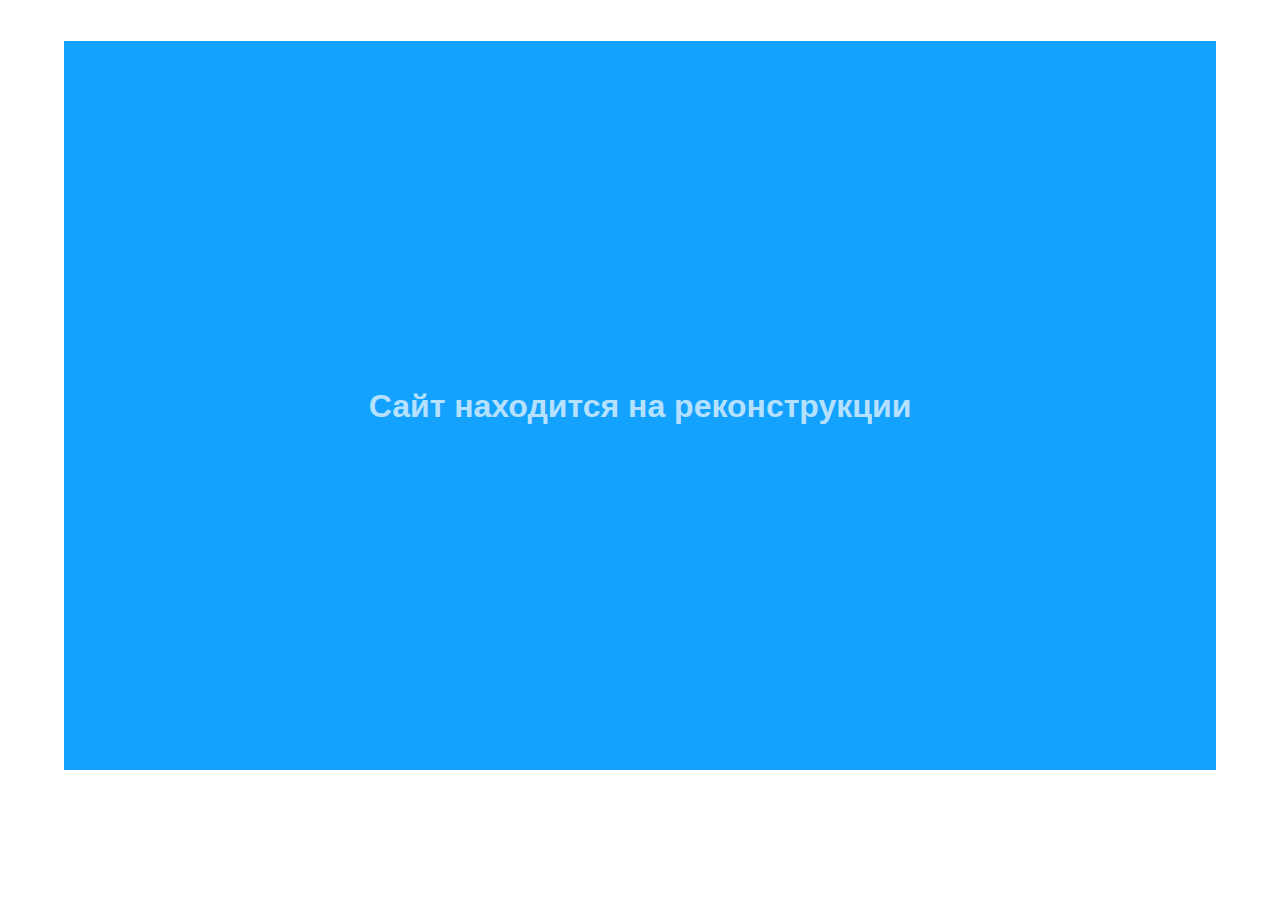
==== index.html @ 86a8c82b "under-constraction" ====
<!DOCTYPE html>
<html class=" js cssanimations"><head>
<meta http-equiv="content-type" content="text/html; charset=UTF-8">
	<meta charset="utf-8">
	<meta name="viewport" content="width=device-width, initial-scale=1.0">
	<link rel="stylesheet" type="text/css" media="all" href="style.css">
	<link rel="stylesheet" type="text/css" media="all" href="ani-red.css">
	<title>Сайт находится на реконструкции</title>
	<script type="text/javascript" src="modernizr.js"></script>
</head>
<body>
	<div class="container">
		<div class="ani">
			<div class="a1"><span><b></b></span></div>
			<div class="a2"><span><b></b></span></div>
			<div class="a3"><span><b></b></span></div>
			<div class="a4"><span><b></b></span></div>
			<div class="a5"><span><b></b></span></div>
			<div class="a6"><span><b></b></span></div>
			<div class="a7"><span><b></b></span></div>
			<div class="a8"><span><b></b></span></div>
			<div class="a9"><span><b></b></span></div>
			<div class="a10"><span><b></b></span></div>
		</div>
		<div role="main" class="home">
			<div>
			  <h2>Сайт находится на реконструкции</h2>								
			</div>
		</div>

	</div>



</body></html>
---- style.css ----
/*
colors
red: #e51837; rgb(229,24,55)
gray: #808080;
*/

/************Reset**************/
* { 
	-moz-box-sizing: border-box; 
	-webkit-box-sizing: border-box; 
	box-sizing: border-box; 
}
html, body, div, object, iframe, fieldset { 
	margin: 0; 
	padding: 0; 
	border: 0;
} 
ol, ul { 
	list-style: none;
	margin: 0;
	padding: 0;
} 
table { 
	border-collapse: collapse; 
	border-spacing: 0; 
}
header, footer, nav, section, article, hgroup, figure {
	display: block;	
}
legend {
	display: none;
}
/************End Reset**************/

/************Global**************/
body {
	background: #fff;
	color: #000;
	font: 100%/1.4 "HelveticaNeue", "Helvetica", "Arial", sans-serif;
	padding: 0;
	-webkit-text-size-adjust: none;
}
a {
	color: #808080;
	text-decoration: none;
}
a:hover, a:focus {
	color: #e51837;
}
p {
	margin: 0 0 1em;
}
img, object, video {
	max-width: 100%;
	border: 0;
}
a img {
	border: 0;
	outline: 0;
}
h1 {
	font-size: 3em;
	line-height: 1;
	letter-spacing: -0.02em;
	margin-bottom: 0.2em;
}
h2 {
	font-size: 2em;
	line-height: 1.1;
	margin-bottom: 0.2em;
}
h3 {
	font-weight: normal;
	line-height: 1.1;
	padding-bottom: 0.4em;
	border-bottom: 1px solid #ccc;
}
h1 a, h2 a, h3 a {
	display: block;
	color: #000;
}
h1 a:hover, h2 a:hover, h3 a:hover {
	color: #ffff00;
}
blockquote {
	border-left: 0.5em solid #ddd;
	padding-left: 1em;
	margin-left: 1em;
}
small {
	color: #e51837;
}

input, textarea {
	border: 1px solid #000;
}

input[type=search] {
	-webkit-appearance: none;
	border-radius: 0;
}
::-webkit-input-placeholder {
	color: #808080;
}
:-moz-placeholder {  
    color: #808080;
}
/************End Global**************/

/************Classes**************/
.inactive {
	color: #ddd;
}
/************End Classes**************/

/************Structure**************/
.container {
	max-width: 70em;
	margin: 0 auto;
	padding: 0 1em;
	overflow: hidden;
}
div[role=main] {
	padding-bottom: 1em;
}

/*Footer*/
footer[role=contentinfo] {
	color: #fff;
	background: #000;
	margin: 0 -1em;
	position: relative;
	z-index: 2;
}
footer[role=contentinfo] > div {
	max-width: 70em;
	padding: 0 1em;
	margin: 0 auto;
	overflow: hidden;
}
footer[role=contentinfo] p {
	margin: 0;
}
footer[role=contentinfo] .nav li a {
	display: block;
	border-bottom: 1px solid #808080;
	padding: 1em;
	margin: 0 -1em;
}
footer[role=contentinfo] a {
	display: inline-block;
	padding: 0.5em 0;
}
footer[role=contentinfo] a.nav-home {
	color: #fff;
}
footer[role=contentinfo] .f-rga {
	padding: 0.6em 0;
}
footer[role=contentinfo] img {
	max-width: 4.4em;
	display: inline-block;
	margin-bottom: -0.22em;
}
/*End Footer*/

/*Grid*/
.grid {
	margin: 0 -1em;
	overflow: hidden;
}
.grid:target {
	-webkit-animation: fadeout 5s 1 ease-out;
    -moz-animation: fadeout 5s 1 ease-out; 
    -o-animation: fadeout 5s 1 ease-out;
    animation: fadeout 5s 1 ease-out; 
}
.grid > h2 {
	margin-left: 0.45em;
}
.grid > section {
	padding: 1em 1em 0.5em;
}
.grid > section:target {
	-webkit-animation: fadeout 5s 1 ease-out;
    -moz-animation: fadeout 5s 1 ease-out; 
    -o-animation: fadeout 5s 1 ease-out;
    animation: fadeout 5s 1 ease-out; 
}
.grid ul {
	overflow: hidden;
}
.grid ul li {
	margin-bottom: 0.3em;
}
.featured:after {
	content: "*";
	color: #e51837;
}

/*Fluid*/
.fluid {
	display: block;
	margin: 0 auto;
	max-width: 40em;
}

/*Homepage*/
.home h1 {
	margin-bottom: 0.2em;
}
.intro {
	font-size: 1.8em;
	line-height: 1.2;
	margin: 0 auto;
}
.intro a:hover ,.intro a:focus {
	color: #000;
	border-bottom-color: #000;
}

.ani {
	position: relative;
	height: 15em;
	margin: 1em 0 0;
	width: 100%;
	z-index: 0;
}
.ani div {
	width: 100%;
}
.ani div b {
	display: block;
	position: absolute;
	top: 5%;
	right: 5%;
	bottom: 5%;
	left: 5%;
	background: rgba(0,153,255,0.22);     /* !!!  Основной цвет анимированного фона */
	/* background: rgba(229,24,55,0.22); */
}

/* Button Stlyes */
.block-btn {
	color: #fff;
	background: #000;
	display: inline-block;
	margin: 1.5em 0;
	font-size: 110%;
	padding: 1em;
}
.block-btn:hover, .block-btn:focus {
	color: #fff;
	background: #e51837;
}

/*Patterns*/
.mod {
	padding: 1em;
}
.pattern {
	background: #f7f7f7;
	border-bottom: 1px solid #808080;
	margin-bottom: 1em;
	overflow: hidden;
}
.pattern-description h1 {
	font-size: 3.4em;
	margin-bottom: 0.5em;
}
.pattern-description {
	max-width: 40em;
	margin: 0 auto;
}
.pattern-description ul, .pattern-description ol {
	margin-bottom: 2em;
}
.pattern-description li {
	margin-bottom: 1em;
}


/*Blog*/
/*Blog Header*/
.blog .container {
	max-width: 62em;
}
.blog header[role=banner] {
	overflow: hidden;
	margin-bottom: 2em;
	padding: 2em 0 1em;
	border-bottom: 1px solid #000;
}
.blog-logo {
	font-weight: normal;
	font-size: 1.2em;
	margin: 0 0 1em;
}
.blog-logo img {
	width: 3.3em;
}
.blog-logo a {
	color: #000;
}
.search-form {
	width: 100%;
	margin-bottom: 1em;
}
.search-field {
	width: 100%;
	padding: 0.5em 0;
	border: 0;
	border-bottom: 1px solid #808080;
	outline: none;
}
.search-field:focus {
	background: #e51837;
	color: #fff;
}
.search-field:focus::-webkit-input-placeholder {
   color: #fff;
}

.search-field:focus :-moz-placeholder {  
   color: #fff; 
}

.blog .nav {
	clear: both;
}
.blog .nav a {
	display: block;
	font-weight: bold;
	color: #000;
}
.blog .nav a:hover {
	color: #e51837;
}

/*Posts*/
.posts ol > li {
	padding-bottom: 1em;
	border-bottom: 1px solid #ccc;
	margin-bottom: 1em;
	overflow: hidden;
} 
.posts h2 {
	font-size: 1.4em;
	margin: 0.28em 0 0.1em;
	font-weight: normal;
}
.posts h2 a {
	color: #000;
}
.posts h2 a:hover, .posts h2 a:focus {
	color: #e51837;
}
.permalink {
	display: block;
	font-size: 0.8em;
	margin-bottom: 1.2em;
}
.post-body a {
	border-bottom: 1px solid #ccc;
}
.posts blockquote {
	margin: 0 0 1em;
	color: #666;
	border-left: 0.25em solid #ccc;
	padding-left: 1em;
}
.tags {
	float: left;
}
.tags li {
	display: inline-block;
	font-size: 0.8em;
	margin-right: 0.5em;
}

.posts ol > li .tags a, .permalink {
	color: #ccc;
	-webkit-transition: color 0.3s ease-out;  
     -moz-transition: color 0.3s ease-out;  
      -ms-transition: color 0.3s ease-out;  
       -o-transition: color 0.3s ease-out;  
          transition: color 0.3s ease-out;
}
.posts ol > li:hover .tags a, .posts ol > li:hover .permalink {
	color: #808080;
}
.blog-nav {
	text-align: center;
	overflow: hidden;
	padding: 1em 0;
}
.posts .blog-nav a {
	border: 0;
}
.nav-next {
	float: right;
}
.nav-prev {
	float: left;
}

/* Sidebar */
.sidebar {
	font-size: 0.8em;
	padding-bottom: 1.4em;
}
.sidebar div {
	margin-bottom: 2em;
}
.sidebar h3 {
	font-weight: bold;
	font-size: 0.9em;
	line-height: 1;
	border-bottom: 1px solid #000;
}
.sidebar a {
	color: #808080;
}
.sidebar a:hover, .sidebar a:focus {
	color: #e51837;
}
.social-links {
	overflow: hidden;
}
.social-links li {
	float: left;
	margin-right: 1.2em;
}
.social-links li a {
	display: block;
	height: 17px;
	width: 16px;
	text-indent: -99999em;
	background: url(images/sprite_social.png) no-repeat;
}
.social-links li a.s-fb {
	background-position: -0px -76px;
}
.social-links li a.s-fb:hover {
	background-position: -16px -76px;
}
.social-links li a.s-twitter {
	background-position: -0px -37px;
}
.social-links li a.s-twitter:hover {
	background-position: -16px -37px;
}
.social-links li a.s-linkedin {
	background-position: -0px -113px;
}
.social-links li a.s-linkedin:hover {
	background-position: -16px -113px;
}
.social-links li a.s-rss {
	background-position: -0px -0px;
}
.social-links li a.s-rss:hover {
	background-position: -16px -0px;
}



.top {
	clear: both;
	display: block;
	padding: 1em 0;
}
.top:before {
	content: '▲';
}


/* Wufoo Form */
.wufoo-form {
	margin: 2em 0;
}

/******Media Queries*******/

/* Medium Screens*/
@media all and (min-width: 35em) {
	.blog-logo {
		float: left;
		font-size: 2em;
		margin: 0 0 1em;
	}
	.blog-logo img {
		width: auto;
	}
}
@media all and (min-width:40em) {
	h1 {
		font-size: 5.6em;
	}
	.container {
		padding-bottom: 4em;
	}
	footer[role=contentinfo] {
		position: fixed;
		bottom: 0;
		left: 0;
		width: 100%;
		margin: 0;
	}
	footer[role=contentinfo] .nav {
		float: left;
	}
	footer[role=contentinfo] .nav li {
		display: inline-block;
		margin-right: 0.8em;
	}
	footer[role=contentinfo] .nav li a {
		border: 0;
	}
	footer[role=contentinfo] .f-rga {
		float: right;
	}
	.grid ul li {
		width: 50%;
		float: left;
	}
	.grid ul li:nth-child(odd) {
		padding-right: 1em;
		clear: left;
	}
	.ani {
		position: absolute;
		top: 0;
		right: 0;
		bottom: 4em;
		left: 0;
		width: 100%;
		height: 90%;
		margin: 0;
		z-index: 0;
	}
	.home {
		position: absolute;
		top: 0;
		right: 0;
		bottom: 5em;
		left: 0;
		z-index: 1;
		width: 100%;
		height: 90%;
		display: table;
		text-align: center;
		color: #fff;
		color: rgba(255,255,255,0.7);
	}
	.home > div {
		display: table-cell;
		vertical-align: middle;
	}
	.home .intro a {
		color: #fff;
		color: rgba(255,255,255,0.8);
		border-bottom: 1px solid rgba(255,255,255,0.8);
	}
	.home .intro a:hover, .home .intro a:focus {
		color: #000;
		border-bottom-color: #000;
	}
	
	
	/*Blog*/
	
	.search-form {
		float: right;
		width: 30%;
		max-width: 16em;
		padding-left: 0.8em;
		margin-top: 0.4em;
	}
	
	.posts {
		float: left;
		width: 64%;
	}
	.sidebar {
		float: right;
		width: 30%;
		max-width: 21em;
		margin: 0 0 1em;
		padding-left: 0.8em;
	}
}


/* Large Screens */
@media all and (min-width: 54em) {
	h1 {
		font-size: 6.4em;
	}
	.grid > section {
		float: left;
		width: 33.3333333%;
	}
	.grid > section:nth-of-type(3n+1) {
		clear: left;
	}
	.grid ul li {
		width: auto;
		float: none;
	}
	.grid ul li:nth-child(odd) {
		padding-right: 0;
	}
}	


/* CSS Animations */
@-webkit-keyframes fadeout {
  0%   { background: #fff; }
  10%   { background: #eee; }
  100% { background: #fff; }
}
@-moz-keyframes fadeout {
  0%   { background: #fff; }
  10%   { background: #eee; }
  100% { background: #fff; }
}
@-o-keyframes fadeout {
  0%   { background: #fff; }
  10%   { background: #eee; }
  100% { background: #fff; }
}
@keyframes fadeout {
  0%   { background: #fff; }
  10%   { background: #eee; }
  100% { background: #fff; }
}

a.h1:link, a.h1:visited { 
	font-size: 3em;
	line-height: 1;
	letter-spacing: -0.02em;
	margin-bottom: 0.2em;
    color: #ffff00;
	text-decoration: underline; 
}
a.h1:hover { 
	font-size: 3em;
	line-height: 1;
	letter-spacing: -0.02em;
	margin-bottom: 0.2em;
    color: #ff0000;
    text-decoration: underline; 
}
---- ani-red.css ----
.ani div.a1 b {
  -webkit-animation: box-resize 10s infinite alternate both;
  -moz-animation: box-resize 10s infinite alternate both;
  -ms-animation: box-resize 10s infinite alternate both;
  -o-animation: box-resize 10s infinite alternate both;
  animation: box-resize 10s infinite alternate both;
}
.ani div.a2 b {
  -webkit-animation: box-resize2 10s infinite alternate both;
  -moz-animation: box-resize2 10s infinite alternate both;
  -ms-animation: box-resize2 10s infinite alternate both;
  -o-animation: box-resize2 10s infinite alternate both;
  animation: box-resize2 10s infinite alternate both;
}
.ani div.a3 b {
  -webkit-animation: box-resize3 10s infinite alternate both;
  -moz-animation: box-resize3 10s infinite alternate both;
  -ms-animation: box-resize3 10s infinite alternate both;
  -o-animation: box-resize3 10s infinite alternate both;
  animation: box-resize3 10s infinite alternate both;
}
.ani div.a4 b {
  -webkit-animation: box-resize4 10s infinite alternate both;
  -moz-animation: box-resize4 10s infinite alternate both;
  -ms-animation: box-resize4 10s infinite alternate both;
  -o-animation: box-resize4 10s infinite alternate both;
  animation: box-resize4 10s infinite alternate both;
}
.ani div.a5 b {
  -webkit-animation: box-resize5 10s infinite alternate both;
  -moz-animation: box-resize5 10s infinite alternate both;
  -ms-animation: box-resize5 10s infinite alternate both;
  -o-animation: box-resize5 10s infinite alternate both;
  animation: box-resize5 10s infinite alternate both;
}
.ani div.a6 b {
  -webkit-animation: box-resize6 10s infinite alternate both;
  -moz-animation: box-resize6 10s infinite alternate both;
  -ms-animation: box-resize6 10s infinite alternate both;
  -o-animation: box-resize6 10s infinite alternate both;
  animation: box-resize6 10s infinite alternate both;
}
.ani div.a7 b {
  -webkit-animation: box-resize7 10s infinite alternate both;
  -moz-animation: box-resize7 10s infinite alternate both;
  -ms-animation: box-resize7 10s infinite alternate both;
  -o-animation: box-resize7 10s infinite alternate both;
  animation: box-resize7 10s infinite alternate both;
}
.ani div.a8 b {
  -webkit-animation: box-resize8 10s infinite alternate both;
  -moz-animation: box-resize8 10s infinite alternate both;
  -ms-animation: box-resize8 10s infinite alternate both;
  -o-animation: box-resize8 10s infinite alternate both;
  animation: box-resize8 10s infinite alternate both;
}
.ani div.a9 b {
  -webkit-animation: box-resize9 10s infinite alternate both;
  -moz-animation: box-resize9 10s infinite alternate both;
  -ms-animation: box-resize9 10s infinite alternate both;
  -o-animation: box-resize9 10s infinite alternate both;
  animation: box-resize9 10s infinite alternate both;
}
.ani div.a10 b {
  -webkit-animation: box-resize10 10s infinite alternate both;
  -moz-animation: box-resize10 10s infinite alternate both;
  -ms-animation: box-resize10 10s infinite alternate both;
  -o-animation: box-resize10 10s infinite alternate both;
  animation: box-resize10 10s infinite alternate both;
}

/*Fluid Animation*/
@-webkit-keyframes box-resize {
  0% { transform: scale(.8); -webkit-transform: scale(.8); }
  50% { transform: scale(.6); -webkit-transform: scale(.6); }
  100% { transform: scale(.7); -webkit-transform: scale(.7); }
}
@-moz-keyframes box-resize {
  0% { transform: scale(.8); }
  50% { transform: scale(.6); }
  100% { transform: scale(.7); }
}
@-ms-keyframes box-resize {
  0% { transform: scale(.8); }
  50% { transform: scale(.6); }
  100% { transform: scale(.7); }
}
@-o-keyframes box-resize {
  0% { transform: scale(.8); }
  50% { transform: scale(.6); }
  100% { transform: scale(.7); }
}
@keyframes box-resize {
  0% { transform: scale(.8); }
  50% { transform: scale(.6); }
  100% { transform: scale(.7); }
}


@-webkit-keyframes box-resize2 {
  0% { transform: scale(.4, 1); -webkit-transform: scale(.4, 1); }
  50% { transform: scale(1, .4); -webkit-transform: scale(1, .4); }
  100% { transform: scale(1); -webkit-transform: scale(1); }
}
@-moz-keyframes box-resize2 {
  0% { transform: scale(.4, 1); }
  50% { transform: scale(1, .4); }
  100% { transform: scale(1); }
}
@-ms-keyframes box-resize2 {
  0% { transform: scale(.4, 1); }
  50% { transform: scale(1, .4); }
  100% { transform: scale(1); }
}
@-o-keyframes box-resize2 {
  0% { transform: scale(.4, 1); }
  50% { transform: scale(1, .4); }
  100% { transform: scale(1); }
}
@keyframes box-resize2 {
  0% { transform: scale(.4, 1); }
  50% { transform: scale(1, .4); }
  100% { transform: scale(1); }
}


@-webkit-keyframes box-resize3 {
  0% { transform: scale(.7, .9); -webkit-transform: scale(.7, .9); }
  50% { transform: scale(.2, .7); -webkit-transform: scale(.2, .7); }
  100% { transform: scale(.9, .88); -webkit-transform: scale(.9, .88); }
}
@-moz-keyframes box-resize3 {
  0% { transform: scale(.7, .9); }
  50% { transform: scale(.2, .7); }
  100% { transform: scale(.9, .88); }
}
@-ms-keyframes box-resize3 {
  0% { transform: scale(.7, .9); }
  50% { transform: scale(.2, .7); }
  100% { transform: scale(.9, .88); }
}
@-o-keyframes box-resize3 {
  0% { transform: scale(.7, .9); }
  50% { transform: scale(.2, .7); }
  100% { transform: scale(.9, .88); }
}
@keyframes box-resize3 {
  0% { transform: scale(.7, .9); }
  50% { transform: scale(.2, .7); }
  100% { transform: scale(.9, .88); }
}


@-webkit-keyframes box-resize4 {
  0% { transform: scale(.4, .48); -webkit-transform: scale(.4, .48); }
  50% { transform: scale(.3); -webkit-transform: scale(.3); }
  100% { transform: scale(.35, .85); -webkit-transform: scale(.35, .85); }
}
@-moz-keyframes box-resize4 {
  0% { transform: scale(.4, .48); }
  50% { transform: scale(.3); }
  100% { transform: scale(.35, .85); }
}
@-ms-keyframes box-resize4 {
  0% { transform: scale(.4, .48); }
  50% { transform: scale(.3); }
  100% { transform: scale(.35, .85); }
}
@-o-keyframes box-resize4 {
  0% { transform: scale(.4, .48); }
  50% { transform: scale(.3); }
  100% { transform: scale(.35, .85); }
}
@keyframes box-resize4 {
  0% { transform: scale(.4, .48); }
  50% { transform: scale(.3); }
  100% { transform: scale(.35, .85); }
}


@-webkit-keyframes box-resize5 {
  0% { transform: scale(.5, .2); -webkit-transform: scale(.5, .2); }
  50% { transform: scale(.22, .38); -webkit-transform: scale(.22, .38); }
  100% { transform: scale(.5); -webkit-transform: scale(.5); }
}
@-moz-keyframes box-resize5 {
  0% { transform: scale(.5, .2); }
  50% { transform: scale(.22, .38); }
  100% { transform: scale(.5); }
}
@-ms-keyframes box-resize5 {
  0% { transform: scale(.5, .2); }
  50% { transform: scale(.22, .38); }
  100% { transform: scale(.5); }
}
@-o-keyframes box-resize5 {
  0% { transform: scale(.5, .2); }
  50% { transform: scale(.22, .38); }
  100% { transform: scale(.5); }
}
@keyframes box-resize5 {
  0% { transform: scale(.5, .2); }
  50% { transform: scale(.22, .38); }
  100% { transform: scale(.5); }
}


@-webkit-keyframes box-resize6 {
  0% { transform: scale(.45, .4); -webkit-transform: scale(.45, .4); }
  50% { transform: scale(.4, .48); -webkit-transform: scale(.4, .48); }
  100% { transform: scale(.8, .95); -webkit-transform: scale(.8, .95); }
}
@-moz-keyframes box-resize6 {
  0% { transform: scale(.45, .4); }
  50% { transform: scale(.4, .48); }
  100% { transform: scale(.8, .95); }
}
@-ms-keyframes box-resize6 {
  0% { transform: scale(.45, .4); }
  50% { transform: scale(.4, .48); }
  100% { transform: scale(.8, .95); }
}
@-o-keyframes box-resize6 {
  0% { transform: scale(.45, .4); }
  50% { transform: scale(.4, .48); }
  100% { transform: scale(.8, .95); }
}
@keyframes box-resize6 {
  0% { transform: scale(.45, .4); }
  50% { transform: scale(.4, .48); }
  100% { transform: scale(.8, .95); }
}


@-webkit-keyframes box-resize7 {
  0% { transform: scale(.77, .57); -webkit-transform: scale(.77, .57); }
  50% { transform: scale(.87, .56); -webkit-transform: scale(.87, .56); }
  100% { transform: scale(.72, .55); -webkit-transform: scale(.72, .55); }
}
@-moz-keyframes box-resize7 {
  0% { transform: scale(.77, .57); }
  50% { transform: scale(.87, .56); }
  100% { transform: scale(.72, .55); }
}
@-ms-keyframes box-resize7 {
  0% { transform: scale(.77, .57); }
  50% { transform: scale(.87, .56); }
  100% { transform: scale(.72, .55); }
}
@-o-keyframes box-resize7 {
  0% { transform: scale(.77, .57); }
  50% { transform: scale(.87, .56); }
  100% { transform: scale(.72, .55); }
}
@keyframes box-resize7 {
  0% { transform: scale(.77, .57); }
  50% { transform: scale(.87, .56); }
  100% { transform: scale(.72, .55); }
}


@-webkit-keyframes box-resize8 {
  0% { transform: scale(.9, .52); -webkit-transform: scale(.9, .52); }
  50% { transform: scale(.7, .9); -webkit-transform: scale(.7, .9); }
  100% { transform: scale(.33, .44); -webkit-transform: scale(.33, .44); }
}
@-moz-keyframes box-resize8 {
  0% { transform: scale(.9, .52); }
  50% { transform: scale(.7, .9); }
  100% { transform: scale(.33, .44); }
}
@-ms-keyframes box-resize8 {
  0% { transform: scale(.9, .52); }
  50% { transform: scale(.7, .9); }
  100% { transform: scale(.33, .44); }
}
@-o-keyframes box-resize8 {
  0% { transform: scale(.9, .52); }
  50% { transform: scale(.7, .9); }
  100% { transform: scale(.33, .44); }
}
@keyframes box-resize8 {
  0% { transform: scale(.9, .52); }
  50% { transform: scale(.7, .9); }
  100% { transform: scale(.33, .44); }
}


@-webkit-keyframes box-resize9 {
  0% { transform: scale(.66, .33); -webkit-transform: scale(.66, .33); }
  50% { transform: scale(.4, .2); -webkit-transform: scale(.4, .2); }
  100% { transform: scale(.75, .67); -webkit-transform: scale(.75, .67); }
}
@-moz-keyframes box-resize9 {
  0% { transform: scale(.66, .33); }
  50% { transform: scale(.4, .2); }
  100% { transform: scale(.75, .67); }
}
@-ms-keyframes box-resize9 {
  0% { transform: scale(.66, .33); }
  50% { transform: scale(.4, .2); }
  100% { transform: scale(.75, .67); }
}
@-o-keyframes box-resize9 {
  0% { transform: scale(.66, .33); }
  50% { transform: scale(.4, .2); }
  100% { transform: scale(.75, .67); }
}
@keyframes box-resize9 {
  0% { transform: scale(.66, .33); }
  50% { transform: scale(.4, .2); }
  100% { transform: scale(.75, .67); }
}


@-webkit-keyframes box-resize10 {
  0% { transform: scale(.8, .4); -webkit-transform: scale(.8, .4); }
  50% { transform: scale(.93, .66); -webkit-transform: scale(.93, .66); }
  100% { transform: scale(.45, .77); -webkit-transform: scale(.45, .77); }
}
@-moz-keyframes box-resize10 {
  0% { transform: scale(.8, .4); }
  50% { transform: scale(.93, .66); }
  100% { transform: scale(.45, .77); }
}
@-ms-keyframes box-resize10 {
  0% { transform: scale(.8, .4); }
  50% { transform: scale(.93, .66); }
  100% { transform: scale(.45, .77); }
}
@-o-keyframes box-resize10 {
  0% { transform: scale(.8, .4); }
  50% { transform: scale(.93, .66); }
  100% { transform: scale(.45, .77); }
}
@keyframes box-resize10 {
  0% { transform: scale(.8, .4); }
  50% { transform: scale(.93, .66); }
  100% { transform: scale(.45, .77); }
}

/*End Animations*/
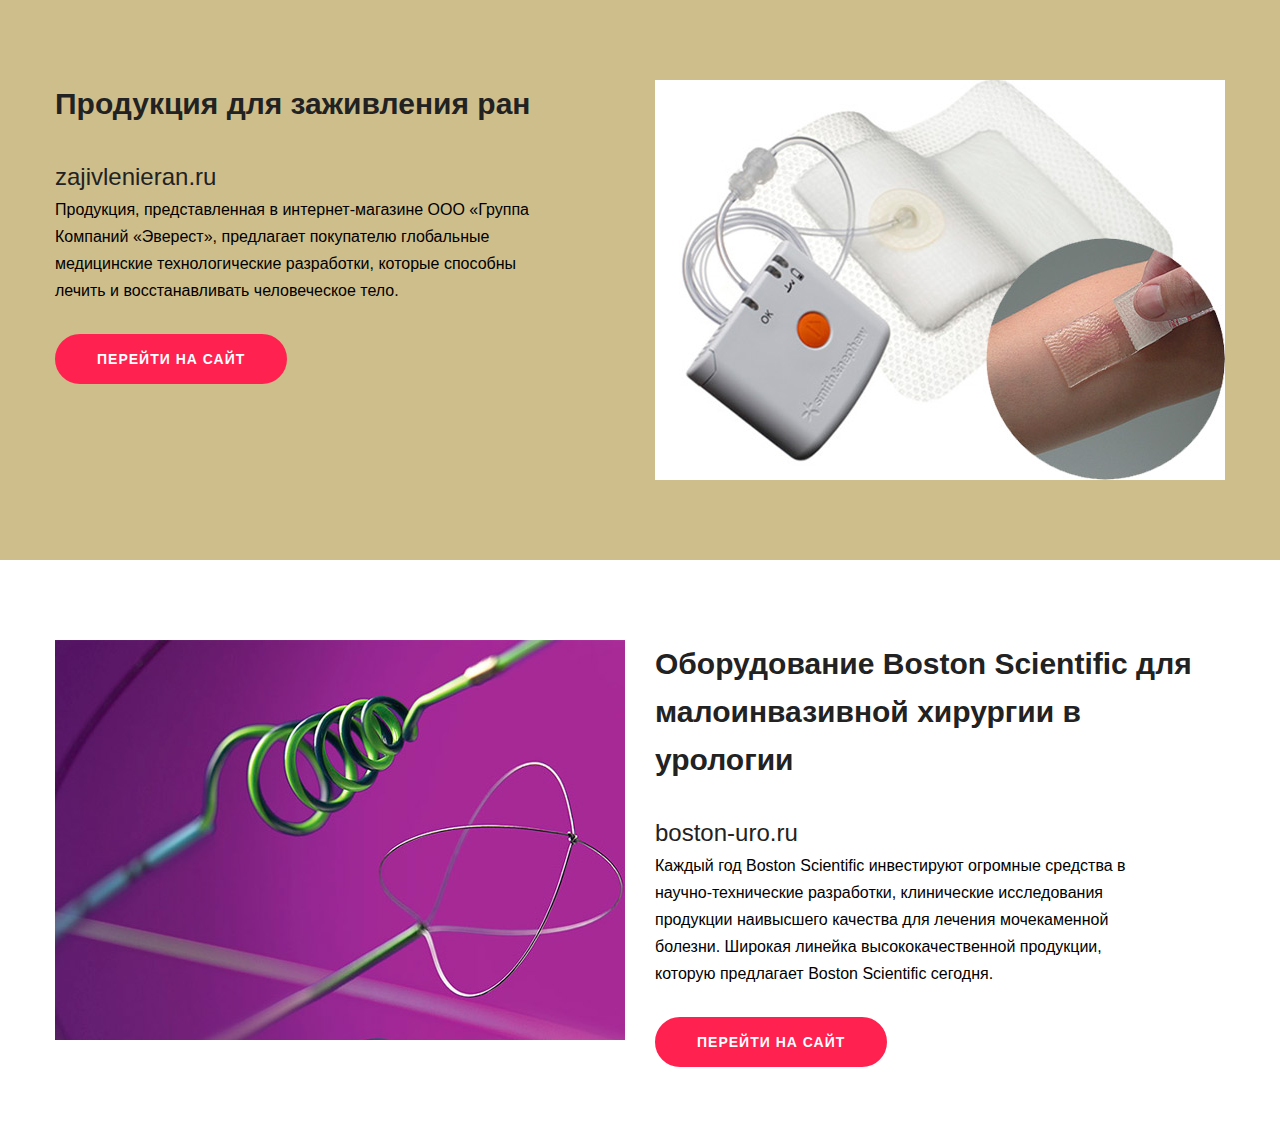
==== commit f023fe86: "zajivlenie and boston-uro on one page" ====
--- a/index.html
+++ b/index.html
@@ -1,35 +1,91 @@
 <!DOCTYPE html>
-<html class=" js cssanimations"><head>
-<meta http-equiv="content-type" content="text/html; charset=UTF-8">
-	<meta charset="utf-8">
-	<meta name="viewport" content="width=device-width, initial-scale=1.0">
-	<link rel="stylesheet" type="text/css" media="all" href="style.css">
-	<link rel="stylesheet" type="text/css" media="all" href="ani-red.css">
-	<title>Сайт находится на реконструкции</title>
-	<script type="text/javascript" src="modernizr.js"></script>
+<html>
+<head>
+<meta charset="utf-8">
+<title>ООО «Группа Компаний «Эверест»</title>
+
+<!-- Stylesheets -->
+<link href="css/bootstrap.css" rel="stylesheet">
+<link href="plugins/revolution/css/layers.css" rel="stylesheet">
+<link href="css/style.css" rel="stylesheet">
+<link href="css/responsive.css" rel="stylesheet">
+
+<!--Favicon-->
+<link rel="shortcut icon" href="images/favicon.ico" type="image/x-icon">
+<link rel="icon" href="images/favicon.ico" type="image/x-icon">
+<!-- Responsive -->
+<meta http-equiv="X-UA-Compatible" content="IE=edge">
+<meta name="viewport" content="width=device-width, initial-scale=1.0, maximum-scale=1.0, user-scalable=0">
+<!--[if lt IE 9]><script src="../../../https@cdnjs.cloudflare.com/ajax/libs/html5shiv/3.7.3/html5shiv.js"></script><![endif]-->
+<!--[if lt IE 9]><script src="js/respond.js"></script><![endif]-->
 </head>
+
 <body>
-	<div class="container">
-		<div class="ani">
-			<div class="a1"><span><b></b></span></div>
-			<div class="a2"><span><b></b></span></div>
-			<div class="a3"><span><b></b></span></div>
-			<div class="a4"><span><b></b></span></div>
-			<div class="a5"><span><b></b></span></div>
-			<div class="a6"><span><b></b></span></div>
-			<div class="a7"><span><b></b></span></div>
-			<div class="a8"><span><b></b></span></div>
-			<div class="a9"><span><b></b></span></div>
-			<div class="a10"><span><b></b></span></div>
-		</div>
-		<div role="main" class="home">
-			<div>
-			  <h2>Сайт находится на реконструкции</h2>								
-			</div>
-		</div>
+<div class="page-wrapper">
+ 	
+    <!-- about us -->
+    <section class="about-us sp-two first">
+        <div class="container">
+            <div class="row">
+                <div class="col-lg-6">
+                    <div class="text-block-one">
+                        <h2>Продукция для заживления ран</h2>
+                        <a href="http://zajivlenieran.ru"><h4>zajivlenieran.ru</h4></a>
+                        <div class="text mb-30">
+                            Продукция, представленная в интернет-магазине ООО «Группа Компаний «Эверест», предлагает покупателю глобальные медицинские
+                            технологические разработки, которые способны лечить и восстанавливать человеческое тело.
+                        </div>
+                        <div class="link"><a href="http://zajivlenieran.ru" class="theme-btn btn-style-two">Перейти на сайт</a></div>
+                    </div>
+                </div>
+                <div class="col-lg-6">
+                    <div class="image mb-30">
+                        <img src="images/zajivlenie.jpg" alt="">
+                    </div>
+                </div>
+                    
+            </div>
+        </div>
+    </section>
 
-	</div>
+    <!-- boston-uro -->
+    <section class="about-us sp-two second">
+        <div class="container">
+            <div class="row">
+                <div class="col-lg-6">
+                    <div class="image mb-30">
+                        <img src="images/boston-uro.jpg" alt="">
+                    </div>
+                </div>
+                <div class="col-lg-6">
+                    <div class="text-block-one">
+                        <h2>Оборудование Boston Scientific для малоинвазивной хирургии в урологии</h2>
+                        <a href="http://boston-uro.ru"><h4>boston-uro.ru</h4></a>
+                        <div class="text mb-30">Каждый год Boston Scientific инвестируют огромные средства в научно-технические разработки,
+                            клинические исследования продукции наивысшего качества для лечения мочекаменной болезни.
+                            Широкая линейка высококачественной продукции, которую предлагает Boston Scientific сегодня.</div>
+                        <div class="link"><a href="http://boston-uro.ru" class="theme-btn btn-style-two">Перейти на сайт</a></div>
+                    </div>
+                </div>
+
+            </div>
+        </div>
+    </section>
+
+</div>
+<!--End pagewrapper-->
 
 
 
-</body></html>
+    
+
+<!-- jequery plugins -->
+
+<script src="js/jquery.js"></script>
+<script src="js/bootstrap.min.js"></script>
+
+<script src="js/script.js"></script>
+
+
+</body>
+</html>--- a/css/style.css
+++ b/css/style.css
@@ -0,0 +1,3744 @@
+/* Starting - Html Template */
+
+/************ TABLE OF CONTENTS ***************
+1. Fonts
+2. Main Slider
+3. Page Title
+4. Call To Action 
+5. Fact Counter
+6. Projects
+7. Contact Form
+8. Google Map
+9. Text & Image block
+10. Error page
+11. Comming soon
+12. Blog 
+13. Header
+14. Footer
+15. Services
+16. Shop
+17. Team
+18. Testimonial
+
+**********************************************/
+
+@import url('../../../../https@fonts.googleapis.com/css@family=Open+Sans_3A400,600,700_7CPoppins_3A400,400i,500,500i,600,600i,700,700i,800');
+/*font-family: 'Poppins', sans-serif;
+font-family: 'Open Sans', sans-serif;*/
+
+@import url('font-awesome.css');
+@import url('flaticon.css');
+@import url('plugin.css');
+@import url('bootstrap.css');
+@import url('global.css');
+@import url('element.css');
+@import url('header.css');
+/***
+
+====================================================================
+	Main Slider style
+====================================================================
+
+***/
+
+.main-slider {
+	position: relative;
+	z-index: 8;
+}
+
+.main-slider .tp-caption {
+	z-index: 5 !important;
+}
+
+.main-slider .tp-dottedoverlay {
+	background: rgba(7, 24, 55, 0.50) !important;
+}
+
+.main-slider .tparrows.gyges {
+	margin-top: -60px;
+	width: 60px;
+	height: 60px;
+	line-height: 60px;
+	background-color: rgba(255, 255, 255, 0.20);
+}
+
+.main-slider .tparrows.gyges:before {
+	line-height: 60px;
+}
+
+.main-slider .tparrows.gyges:hover {
+	background-color: #ff214f;
+}
+
+.main-slider h2 {
+	position: relative;
+	color: #ffffff;
+	font-size: 48px;
+	font-weight: 700;
+	line-height: 1.2em;
+	padding-bottom: 20px;
+	border-bottom: 1px solid rgba(255, 255, 255, 0.50);
+}
+
+.main-slider h2:before {
+	position: absolute;
+	content: '';
+	width: 70px;
+	height: 1px;
+	left: 0px;
+	bottom: -1px;
+	z-index: 10;
+	background-color: #ff214f;
+}
+
+.main-slider h2.dark-text {
+	position: relative;
+	color: #022222;
+}
+
+.main-slider h2.text-center:before {
+	left: 50%;
+	margin-left: -35px;
+}
+
+.main-slider .text {
+	position: relative;
+	font-size: 18px;
+	font-weight: 500;
+	color: #fff;
+	line-height: 1.7em;
+}
+
+.main-slider .text.dark-text {
+	color: #022222;
+	font-size: 16px;
+}
+
+.main-slider .dark-heading {
+	position: relative;
+	color: #022222;
+	font-size: 60px;
+	border: 0px;
+	padding: 0px;
+	line-height: 1.2em;
+}
+
+.main-slider .dark-heading:after {
+	display: none;
+}
+
+.main-slider .white-heading {
+	position: relative;
+	color: #fff;
+	border: 0px;
+	padding: 0px;
+	line-height: 1.2em;
+}
+
+.main-slider .white-heading:after {
+	display: none;
+}
+
+.main-slider h4 {
+	position: relative;
+	font-size: 36px;
+	font-weight: 400;
+	color: #ffffff;
+}
+
+.main-slider h1 {
+	position: relative;
+	font-size: 72px;
+	font-weight: 700;
+	color: #ffffff;
+	line-height: 1.2em;
+	text-transform: uppercase;
+}
+
+.slider-content {
+	position: relative;
+	padding: 35px 30px;
+	background-color: rgba(0, 0, 0, 0.60);
+}
+
+.slider-content h3 {
+	position: relative;
+	color: #ffffff;
+	font-size: 30px;
+	line-height: 1.4em;
+	font-weight: 700;
+	padding-bottom: 18px;
+	margin-bottom: 25px;
+	border-bottom: 1px solid rgba(255, 255, 255, 0.20);
+}
+
+.slider-content h3:after {
+	position: absolute;
+	content: '';
+	width: 70px;
+	height: 1px;
+	left: 0px;
+	bottom: -1px;
+	z-index: 10;
+	background-color: #ff214f;
+}
+
+.slider-content .content-text {
+	position: relative;
+	color: #ffffff;
+	font-size: 16px;
+	font-weight: 500;
+	margin-bottom: 25px;
+}
+
+.main-slider .tp-bannertimer,
+.main-slider .tp-bullets {
+	display: none !important;
+}
+
+/*** 
+
+====================================================================
+	Page Title Style
+====================================================================
+
+***/
+
+.page-title {
+	position: relative;
+	text-align: center;
+	height: 350px;
+	display: flex;
+	justify-content: center;
+	align-items: center;
+	background-size: cover;
+	background-repeat: no-repeat;
+	background-attachment: fixed;
+}
+
+.page-title:before {
+	position: absolute;
+	content: '';
+	background: rgba(0, 0, 0, 0.6);
+	width: 100%;
+	height: 100%;
+	left: 0;
+	top: 0;
+}
+
+.page-title h1 {
+	position: relative;
+	font-size: 48px;
+	font-weight: 700;
+	margin-top: 35px;
+	color: #fff;
+	line-height: 1.5em;
+	text-transform: capitalize;
+}
+
+.page-title .text {
+	position: relative;
+	color: #848484;
+	font-size: 16px;
+	font-weight: 400;
+	text-align: center;
+}
+
+.page-info {
+	position: relative;
+	color: #272727;
+	z-index: 9;
+}
+
+.page-info .flex-box-five {
+	display: flex;
+	justify-content: space-between;
+	flex-direction: row;
+	flex-wrap: wrap;
+	align-items: center;
+	border-bottom: 1px solid #eeeeee;
+}
+
+.page-info h2 {
+	font-size: 16px;
+	color: #272727;
+	line-height: 24px;
+	font-weight: 700;
+}
+
+.page-info .bread-crumb {
+	position: relative;
+	font-size: 14px;
+	padding: 18px 0px 17px;
+}
+
+.page-info .bread-crumb li {
+	position: relative;
+	display: inline-block;
+	font-size: 14px;
+	margin-right: 24px;
+	color: #ff214f;
+	font-weight: 400;
+	line-height: 24px;
+	text-transform: capitalize;
+	font-family: 'Poppins', sans-serif;
+}
+
+.page-info .bread-crumb li:last-child {
+	margin-right: 0px;
+}
+
+.page-info .bread-crumb li:after {
+	content: '\f105';
+	font-family: 'FontAwesome';
+	position: absolute;
+	right: -21px;
+	width: 10px;
+	line-height: 24px;
+	font-size: 16px;
+	color: #222222;
+}
+
+.page-info .bread-crumb li:last-child:after {
+	display: none;
+}
+
+.page-info .bread-crumb li a {
+	color: #1a1a1a;
+	transition: all 0.3s ease;
+	-moz-transition: all 0.3s ease;
+	-webkit-transition: all 0.3s ease;
+	-ms-transition: all 0.3s ease;
+	-o-transition: all 0.3s ease;
+}
+
+.page-info .bread-crumb li a:hover {
+	color: #ff214f;
+}
+
+.page-info .share-link a i {
+	margin-left: 7px;
+	color: #ff214f;
+	margin-right: 7px;
+	font-size: 14px;
+}
+
+/*** 
+
+====================================================================
+	Call To Action Section
+====================================================================
+
+***/
+
+.call-to-action-one {
+	position: relative;
+	background-size: cover;
+	background-repeat: no-repeat;
+	background-attachment: fixed;
+}
+
+.call-to-action-one:before {
+	position: absolute;
+	content: '';
+	left: 0px;
+	top: 0px;
+	width: 100%;
+	height: 100%;
+	background-color: rgba(0, 0, 0, 0.60);
+}
+
+.call-to-action-one h2 {
+	position: relative;
+	color: #ffffff;
+	font-size: 42px;
+	line-height: 70px;
+	font-weight: 700;
+	text-transform: capitalize;
+}
+
+.call-to-action-one .text {
+	font-size: 18px;
+	color: #ffffff;
+	position: relative;
+	margin: 17px 0;
+	line-height: 32px;
+}
+
+.call-to-action-one .theme-btn {
+	margin-top: 30px;
+	color: #fff;
+	border-color: #fff;
+}
+
+.call-to-action-one .theme-btn:hover {
+	color: #ff214f;
+	background-color: #ffffff;
+}
+
+/* call to action two */
+
+.call-to-action-two {
+	background: #ff214f;
+	padding: 30px 0;
+}
+
+.call-to-action-two .inner-box {
+	position: relative;
+	display: flex;
+	flex-wrap: wrap;
+	justify-content: space-between;
+	align-items: center;
+}
+
+.call-to-action-two h3 {
+	color: #fff;
+	font-size: 20px;
+	margin: 10px 0;
+}
+
+.call-to-action-two .theme-btn {
+	margin: 10px 0;
+}
+
+.call-to-action-two .theme-btn:hover {
+	background: #222;
+	border-color: #222;
+}
+
+/*
+------------------------------------------------
+  Fact Counter 
+------------------------------------------------
+*/
+
+.fact-counter {
+	position: relative;
+	overflow: hidden;
+	color: #ffffff;
+}
+
+.fact-counter:before {
+	content: '';
+	position: absolute;
+	left: 0px;
+	top: 0px;
+	width: 100%;
+	height: 100%;
+	background: rgba(0, 0, 0, 0);
+	opacity: 0.80;
+	z-index: 0;
+}
+
+.fact-counter .auto-container {
+	position: relative;
+	z-index: 1;
+}
+
+.fact-counter .column {
+	position: relative;
+	margin-bottom: 10px;
+	z-index: 5;
+}
+
+.fact-counter .item {
+	color: #222;
+	width: 100%;
+}
+
+.fact-counter .column .icon span {
+	position: relative;
+	top: 0px;
+	font-size: 50px;
+	position: absolute;
+	line-height: 70px;
+	top: -5px;
+	left: 0;
+	margin-bottom: 20px;
+	color: #ab7442;
+	transition: all 500ms ease;
+	-moz-transition: all 500ms ease;
+	-webkit-transition: all 500ms ease;
+	-ms-transition: all 500ms ease;
+	-o-transition: all 500ms ease;
+}
+
+.fact-counter .count-outer {
+	margin-top: 10px;
+	color: #ffffff;
+	position: relative;
+	font-size: 40px;
+	font-weight: 700;
+}
+
+.fact-counter .count-outer .count-text {
+	margin-bottom: 5px;
+	display: block;
+}
+
+.fact-counter .item .inner-box {
+	position: relative;
+	padding-left: 80px;
+}
+
+.fact-counter .item .inner-box .icon-box {
+	position: absolute;
+	left: 0;
+	top: 15px;
+}
+
+.fact-counter .item .inner-box .icon-box i {
+	color: #ff214f;
+}
+
+.fact-counter .item .inner-box .icon-box i:before {
+	margin: 0;
+	font-size: 54px;
+}
+
+.fact-counter .item .inner-box p {
+	font-weight: 700;
+	font-size: 18px;
+}
+
+/*** 
+
+====================================================================
+	Projects Style
+====================================================================
+
+***/
+
+.projects-block-one {
+	position: relative;
+	margin-bottom: 30px;
+	display: inline-block;
+	overflow: hidden;
+}
+
+.projects-block-one .inner-box {
+	text-align: center;
+	box-shadow: 0 0 3px rgba(0, 0, 0, 0.3);
+	overflow: hidden;
+	position: relative;
+}
+
+.projects-block-one .inner-box img {
+	width: 100%;
+	height: auto;
+}
+
+.projects-block-one .inner-box .box-content {
+	width: 100%;
+	height: 100%;
+	background: rgba(0, 0, 0, 0.6);
+	opacity: 0;
+	position: absolute;
+	top: 0;
+	left: 0;
+	transform: perspective(400px) rotateX(-90deg);
+	transform-origin: center top 0;
+	transition: all 0.5s ease 0s;
+}
+
+.projects-block-one .inner-box:hover .box-content {
+	opacity: 1;
+	transform: perspective(400px) rotateX(0deg);
+}
+
+.projects-block-one .inner-box .title {
+	display: inline-block;
+	padding: 5px 7px;
+	background: #ff214f;
+	font-size: 14px;
+	font-weight: 600;
+	color: #fff;
+	margin: 0;
+	position: absolute;
+	bottom: 20px;
+	left: 20px;
+	transition: all 900ms ease 0s;
+}
+
+.projects-block-one .inner-box:hover .title {
+	bottom: -40px;
+}
+
+.projects-block-one .inner-box .icon {
+	list-style: none;
+	padding: 0;
+	margin: 0;
+	position: absolute;
+	top: 42%;
+	left: 0;
+	right: 0;
+}
+
+.projects-block-one .inner-box .icon li {
+	display: inline-block;
+}
+
+.projects-block-one .inner-box .icon li a {
+	display: block;
+	width: 50px;
+	height: 50px;
+	line-height: 50px;
+	border-radius: 50%;
+	background: #ffffff;
+	text-align: center;
+	font-size: 16px;
+	color: #ff214f;
+	margin-right: 7px;
+	transition: all 0.35s ease 0s;
+}
+
+.projects-block-one .inner-box .icon li a:hover {
+	background: #fff;
+	color: #000;
+}
+
+@media only screen and (max-width:990px) {
+	.projects-block-one .inner-box {
+		margin-bottom: 20px;
+	}
+}
+
+/* */
+
+/* projects block two */
+
+.projects-block-two {
+	position: relative;
+	margin-bottom: 30px;
+}
+
+.projects-block-two .inner-box {
+	position: relative;
+	display: block;
+	width: 100%;
+	margin: 0px;
+	padding: 0px;
+	overflow: hidden;
+}
+
+.projects-block-two .image-box,
+.projects-block-two .image,
+.projects-block-two .image img {
+	position: relative;
+	display: block;
+	width: 100%;
+	margin: 0px;
+	padding: 0px;
+}
+
+.projects-block-two .overlay-box {
+	position: absolute;
+	left: 0px;
+	top: 0px;
+	width: 100%;
+	height: 100%;
+	border: 25px solid transparent;
+	color: #ffffff;
+	text-align: center;
+	opacity: 0;
+	-webkit-transform: translateY(-25px);
+	-ms-transform: translateY(-25px);
+	-o-transform: translateY(-25px);
+	-moz-transform: translateY(-25px);
+	transform: translateY(-25px);
+	transition: all 700ms ease;
+	-webkit-transition: all 700ms ease;
+	-ms-transition: all 700ms ease;
+	-o-transition: all 700ms ease;
+	-moz-transition: all 700ms ease;
+}
+
+.projects-block-two .inner-box:hover .overlay-box {
+	opacity: 1;
+	-webkit-transform: translateY(0px);
+	-ms-transform: translateY(0px);
+	-o-transform: translateY(0px);
+	-moz-transform: translateY(0px);
+	transform: translateY(0px);
+}
+
+.projects-block-two .overlay-inner {
+	position: absolute;
+	left: 0px;
+	top: 0px;
+	width: 100%;
+	height: 100%;
+	display: table;
+	padding: 15px;
+	vertical-align: middle;
+	background: rgba(0, 0, 0, 0.70);
+}
+
+.projects-block-two .overlay-content {
+	position: relative;
+	display: table-cell;
+	vertical-align: middle;
+}
+
+.projects-block-two .overlay-content h3 {
+	position: relative;
+	font-size: 18px;
+	text-transform: uppercase;
+	font-weight: 600;
+	letter-spacing: 1px;
+	margin-bottom: 3px;
+}
+
+.projects-block-two .overlay-content h3 a {
+	position: relative;
+	color: #ffffff;
+}
+
+.projects-block-two .overlay-content h3 a:hover {
+	color: #ff214f;
+}
+
+.projects-block-two .overlay-content .cat {
+	position: relative;
+	font-size: 13px;
+	text-transform: uppercase;
+	font-weight: 500;
+	color: #cccccc;
+}
+
+.projects-block-two .overlay-content .cat a {
+	position: relative;
+	color: #cccccc;
+}
+
+
+/*** 
+
+====================================================================
+	Contact Form Style
+====================================================================
+
+***/
+
+/*Contact Form*/
+
+.contact-form h2 {
+	position: relative;
+}
+
+.contact-form .form-group:last-child {
+	margin-bottom: 30px;
+}
+
+.contact-form input[type="text"],
+.contact-form input[type="email"],
+.contact-form input[type="password"],
+.contact-form select,
+.contact-form textarea {
+	display: block;
+	width: 100%;
+	height: 55px;
+	font-size: 16px;
+	color: #848484;
+	line-height: 30px;
+	padding: 12px 25px;
+	font-weight: 300;
+	background-color: #ffffff;
+	border-radius: 0px;
+	border: 1px solid #ececec;
+	transition: all 500ms ease;
+	-webkit-transition: all 500ms ease;
+	-ms-transition: all 500ms ease;
+	-o-transition: all 500ms ease;
+}
+
+.contact-form input:focus,
+.contact-form select:focus,
+.contact-form textarea:focus {
+	border-color: #ff214f;
+}
+
+.contact-form textarea {
+	height: 150px;
+	resize: none;
+	padding: 12px 25px;
+}
+
+.contact-form button {
+	font-size: 14px;
+	padding: 10px 41px 10px;
+	cursor: pointer;
+}
+
+.contact-form input.error,
+.contact-form select.error,
+.contact-form textarea.error {
+	border-color: #ff0000 !important;
+}
+
+.contact-form label.error {
+	display: block;
+	line-height: 24px;
+	padding: 5px 0px 0px;
+	margin: 0px;
+	text-transform: uppercase;
+	font-size: 11px;
+	color: #ff0000;
+	font-weight: 500;
+}
+
+/* form style two */
+
+.contact-form.style-two input[type="text"],
+.contact-form.style-two input[type="email"],
+.contact-form.style-two input[type="password"],
+.contact-form.style-two select,
+.contact-form.style-two textarea {
+	background: #f7f8f9;
+	border-color: #f7f8f9;
+	box-shadow: none;
+}
+
+.contact-form.style-two textarea {
+	height: 250px;
+}
+
+/* form style three */
+
+.contact-form.style-three input[type="text"],
+.contact-form.style-three input[type="email"],
+.contact-form.style-three input[type="password"],
+.contact-form.style-three select,
+.contact-form.style-three textarea {
+	background: #f7f8f9;
+	border-color: #f7f8f9;
+	box-shadow: none;
+	padding-left: 50px;
+}
+
+.contact-form.style-three span {
+	position: absolute;
+	left: 30px;
+	top: 13px;
+	font-size: 24px;
+	color: #ff214f;
+}
+
+/*** 
+
+====================================================================
+	Map Style
+====================================================================
+
+***/
+
+.home-google-map .google-map {
+	width: 100%;
+	height: 480px;
+}
+
+.home-google-map .gmnoprint {
+	display: none;
+}
+
+/*** 
+
+====================================================================
+	text & image block
+====================================================================
+
+***/
+
+.text-block-one {
+	position: relative;
+	margin-bottom: 30px;
+}
+
+.text-block-one h2 {
+	color: #222;
+	margin-bottom: 30px;
+	font-weight: 600;
+	font-size: 30px;
+}
+
+.text-block-one.light h2 {
+	color: #fff;
+}
+
+.text-block-one .text {
+	color: #999;
+	max-width: 500px;
+}
+
+/* text-block-two */
+
+.text-block-two {
+	position: relative;
+	margin-bottom: 30px;
+}
+
+.text-block-two .title h2 {
+	font-weight: 700;
+	margin-bottom: 30px;
+}
+
+.text-block-two .title h2 span {
+	color: #ff214f;
+}
+
+.text-block-two .list-style-one {
+	margin-bottom: 25px;
+}
+
+.text-block-two .text {
+	margin-bottom: 20px;
+}
+
+/* text block three */
+
+.text-block-three .experience-year {
+	padding-right: 0;
+}
+
+.text-block-three .experience-year h1 {
+	color: #1a2322;
+	font-size: 55px;
+	margin: 0 0 6px;
+	/*text-transform: uppercase;*/
+}
+
+.text-block-three .experience-year p {
+	color: #1a2322;
+	font-weight: 600;
+	letter-spacing: 7px;
+	margin: 0;
+	text-transform: uppercase;
+}
+
+.text-block-three .experience-text {
+	padding-left: 40px;
+}
+
+.text-block-three .experience-text p {
+	/*color: #777777;*/
+    color: #1a2322;
+	font-size: 17px;
+	line-height: 32px;
+}
+
+/* text block four */
+
+.text-block-four {
+    position: relative;
+    background: #f7f8f9;
+    margin-left: -80px;
+    margin-top: 45px;
+    padding: 30px 40px;
+}
+
+.text-block-four h3 {
+	position: relative;
+	font-weight:  600;
+	margin-bottom: 15px;
+}
+
+.text-block-four .lower-content {
+    position:  relative;
+    padding-left: 90px;
+    padding-bottom: 20px;
+    margin-top: 25px;
+}
+
+.text-block-four .image {
+    position:  absolute;
+    left:  0;
+}
+
+.text-block-four .image img {
+    border-radius: 50%;
+}
+
+/* image block one */
+
+.image-block-one {
+	position: relative;
+}
+
+.image-block-one:before {
+	position: absolute;
+	content: '';
+	left: 0;
+	top: 0;
+	width: 0%;
+	height: 100%;
+	background: rgba(50, 50, 57, 0.85);
+	transition: .5s ease;
+}
+
+.image-block-one:hover:before {
+	width: 100%;
+	transition: .5s ease;
+}
+
+.image-block-one .read-more {
+	position: absolute;
+	width: 100%;
+	text-align: center;
+	top: 50%;
+	font-size: 16px;
+	font-weight: 600;
+	text-transform: uppercase;
+	font-family: 'Poppins', sans-serif;
+	color: #fff;
+	opacity: 0;
+	visibility: hidden;
+	transition: .7s ease;
+}
+
+.image-block-one:hover .read-more {
+	opacity: 1;
+	visibility: visible;
+	transition: .7s ease;
+}
+
+
+/*** 
+
+====================================================================
+	Error Section
+====================================================================
+
+***/
+
+.error-section {
+	position: relative;
+	padding: 130px 0px 130px;
+	background-color: #f4f4f4;
+}
+
+.error-section .inner-section {
+	position: relative;
+	text-align: center;
+}
+
+.error-section .inner-section h1 {
+	position: relative;
+	color: #222;
+	font-size: 150px;
+	font-weight: 700;
+	line-height: 1em;
+}
+
+.error-section .inner-section h2 {
+	position: relative;
+	font-size: 20px;
+	color: #232323;
+	font-weight: 500;
+	text-transform: uppercase;
+}
+
+.error-section .inner-section .text {
+	position: relative;
+	color: #ff214f;
+	font-size: 18px;
+	margin-top: 6px;
+	margin-bottom: 40px;
+}
+
+/*Search Box Widget*/
+
+.error-search-form .form-group {
+	position: relative;
+	max-width: 430px;
+	margin: 0 auto;
+	width: 100%;
+}
+
+.error-search-form .form-group input[type="text"],
+.error-search-form .form-group input[type="search"] {
+	position: relative;
+	line-height: 22px;
+	background: none;
+	display: block;
+	font-size: 16px;
+	width: 100%;
+	height: 54px;
+	border: 1px solid #eeeeee;
+	background-color: #ffffff;
+	padding: 10px 50px 10px 20px;
+	transition: all 500ms ease;
+	-moz-transition: all 500ms ease;
+	-webkit-transition: all 500ms ease;
+	-ms-transition: all 500ms ease;
+	-o-transition: all 500ms ease;
+}
+
+.error-search-form .form-group input:focus {
+	border-color: #ff214f;
+}
+
+.error-search-form .form-group button {
+	position: absolute;
+	right: 0px;
+	top: 0px;
+	height: 54px;
+	width: 60px;
+	display: block;
+	font-size: 16px;
+	color: #ffffff;
+	line-height: 100%;
+	background: #ff214f;
+	font-weight: normal;
+}
+
+/*** 
+
+====================================================================
+	comming soon
+====================================================================
+
+***/
+
+.countdown-timer {
+	position: relative;
+	text-align: center;
+}
+
+.countdown-timer .countdown {
+	margin: 0 85px;
+	text-align: center;
+}
+
+.countdown-timer li {
+	position: relative;
+	display: inline-block;
+	padding: 5px 0px;
+	width: 25%;
+	text-align: center;
+	margin: 24px -2px;
+	border-right: 1px dashed #fff;
+}
+
+.countdown-timer li:last-child {
+	border-right: 0px;
+}
+
+.countdown-timer li span.days,
+.countdown-timer li span.hours,
+.countdown-timer li span.minutes,
+.countdown-timer li span.seconds {
+	font-size: 70px;
+	color: #ff214f;
+	display: block;
+	font-weight: 700;
+	line-height: 70px;
+}
+
+.countdown-timer li span.timeRef {
+	position: relative;
+	font-size: 17px;
+	color: #999;
+	font-weight: 600;
+	text-transform: uppercase;
+}
+
+.default-coundown {
+	max-width: 900px;
+	margin: 0 auto;
+}
+
+.countdown-timer form {
+	position: relative;
+	max-width: 600px;
+	margin: 0 auto;
+	margin-top: 34px;
+}
+
+.countdown-timer form button {
+	position: absolute;
+	right: 0;
+	top: 0;
+	background: #222;
+	font-size: 16px;
+	font-weight: 600;
+	color: #fff;
+	padding: 15px 20px;
+	cursor: pointer;
+	transition: .5s ease;
+}
+
+.countdown-timer form button:hover {
+	background: #ff214f;
+}
+
+.countdown-timer input[type="text"] {
+	position: relative;
+	line-height: 32px;
+	padding: 10px 50px 10px 20px;
+	border: 1px solid #e0e0e0;
+	display: block;
+	font-size: 14px;
+	width: 100%;
+	height: 55px;
+	border-radius: 3px;
+	transition: all 500ms ease;
+	-moz-transition: all 500ms ease;
+	-webkit-transition: all 500ms ease;
+	-ms-transition: all 500ms ease;
+	-o-transition: all 500ms ease;
+}
+
+/* single services page */
+
+.single-services {
+	position: relative;
+}
+
+.single-services .image {
+	margin-bottom: 20px;
+}
+
+.single-services .text {
+	margin-bottom: 20px;
+}
+
+.single-services .two-column {
+	margin-top: 50px;
+}
+
+.single-services h4.title {
+	font-size: 20px;
+	font-weight: 600;
+	margin-bottom: 20px;
+}
+
+/*=============project single=================*/
+
+.project-single {
+	position: relative;
+}
+
+.project-single .row-15 {
+	margin: 0 -15px;
+}
+
+.project-single .img-box {
+	padding: 0 15px 30px;
+	float: left;
+}
+
+.project-single h4 {
+	font-size: 20px;
+	margin-bottom: 22px;
+}
+
+.project-single h5 {
+	font-size: 16px;
+}
+
+.project-single p {
+	margin-bottom: 22px;
+}
+
+.project-single .content p {
+	margin: 10px 0;
+}
+
+.project-single .list-item {
+	margin-bottom: 22px;
+	overflow: hidden;
+}
+
+.project-single .list-item li {
+	position: relative;
+	float: left;
+	width: 50%;
+	padding-left: 20px;
+	color: #999;
+	font-size: 15px;
+	margin: 5px 0;
+}
+
+.project-single .list-item li:after {
+	position: absolute;
+	content: '';
+	background: #ff214f;
+	height: 8px;
+	width: 8px;
+	left: 0;
+	top: 7px;
+}
+
+/*** 
+
+====================================================================
+  Blog Style
+====================================================================
+
+***/
+
+.blog-section {
+	position: relative;
+}
+
+/*News Style One*/
+
+.news-block-one {
+	position: relative;
+	margin-bottom: 40px;
+}
+
+.news-block-one .inner-box {
+	position: relative;
+}
+
+.news-block-one .inner-box .image {
+	position: relative;
+	margin-bottom: -6px;
+}
+
+.news-block-one .inner-box .image img {
+	position: relative;
+	width: 100%;
+	display: block;
+}
+
+.news-block-one .inner-box .image .post-time {
+	position: absolute;
+	left: 30px;
+	bottom: -10px;
+	color: #ffffff;
+	font-size: 15px;
+	z-index: 1;
+	padding: 6px 18px 4px;
+	display: inline-block;
+	background-color: #ff214f;
+}
+
+.news-block-one .inner-box .lower-content {
+	position: relative;
+	padding: 40px 15px 20px 35px;
+	background-color: #ffffff;
+	border: 1px solid #ebebeb;
+	transition: all 0.3s ease;
+	-moz-transition: all 0.3s ease;
+	-webkit-transition: all 0.3s ease;
+	-ms-transition: all 0.3s ease;
+	-o-transition: all 0.3s ease;
+}
+
+.news-block-one .inner-box .lower-content h3 {
+	position: relative;
+	font-weight: 500;
+	font-size: 20px;
+	color: #13192d;
+	margin-bottom: 15px;
+	line-height: 1.4em;
+}
+
+.news-block-one .inner-box .lower-content h3 a {
+	color: #13192d;
+	transition: all 0.3s ease;
+	-moz-transition: all 0.3s ease;
+	-webkit-transition: all 0.3s ease;
+	-ms-transition: all 0.3s ease;
+	-o-transition: all 0.3s ease;
+}
+
+.news-block-one .inner-box .lower-content h3 a:hover {
+	color: #ff214f;
+}
+
+.news-block-one .inner-box .lower-content .text {
+	position: relative;
+	font-size: 16px;
+	line-height: 1.6em;
+	margin-top: -8px;
+	margin-bottom: 15px;
+	color: rgba(7, 16, 45, 0.70);
+}
+
+.news-block-one .inner-box .lower-content .text p {
+	position: relative;
+	font-size: 16px;
+	line-height: 1.6em;
+	margin-bottom: 15px;
+	color: rgba(7, 16, 45, 0.60);
+}
+
+.news-block-one .inner-box .lower-content .more-detail {
+	position: relative;
+	font-size: 15px;
+	font-weight: 400;
+	color: #afafaf;
+	text-transform: capitalize;
+	transition: all 0.3s ease;
+	-moz-transition: all 0.3s ease;
+	-webkit-transition: all 0.3s ease;
+	-ms-transition: all 0.3s ease;
+	-o-transition: all 0.3s ease;
+}
+
+.news-block-one .inner-box .lower-content .more-detail .icon {
+	position: relative;
+	top: 1px;
+	margin-left: 5px;
+}
+
+.news-block-one .inner-box .lower-content .more-detail:hover {
+	color: #ff214f;
+}
+
+.news-block-one .inner-box:hover .lower-content {
+	border: 1px solid transparent;
+	-webkit-box-shadow: 0px 4px 20px 0px rgba(244, 244, 244, 1);
+	-moz-box-shadow: 0px 4px 20px 0px rgba(244, 244, 244, 1);
+	box-shadow: 0px 4px 20px 0px rgba(244, 244, 244, 1);
+}
+
+/*News Block Two*/
+
+.news-block-two {
+	position: relative;
+	margin-bottom: 50px;
+}
+
+.news-block-two .inner-box {
+	position: relative;
+}
+
+.news-block-two .inner-box .image {
+	position: relative;
+}
+
+.news-block-two .inner-box .image .post-date {
+	position: absolute;
+	left: 0px;
+	bottom: 0px;
+	color: #ffffff;
+	font-size: 14px;
+	font-weight: 500;
+	padding: 8px 20px 8px 40px;
+	background-color: #ff214f;
+}
+
+.news-block-two .inner-box .image .post-date:before {
+	position: absolute;
+	content: '\f073';
+	left: 20px;
+	top: 7px;
+	font-family: 'FontAwesome';
+}
+
+.news-block-two .inner-box .image img {
+	position: relative;
+	max-width: 100%;
+}
+
+.news-block-two .inner-box .lower-box {
+	position: relative;
+	padding-top: 18px;
+}
+
+.news-block-two .inner-box .lower-box .post-meta {
+	position: relative;
+}
+
+.news-block-two .inner-box .lower-box .post-meta li {
+	position: relative;
+	margin-right: 15px;
+	padding-left: 18px;
+	color: #999;
+	font-size: 14px;
+	display: inline-block;
+}
+
+.news-block-two .inner-box .lower-box .post-meta li .icon {
+	position: absolute;
+	left: 0px;
+	top: 0px;
+	color: #ff214f;
+}
+
+.news-block-two .inner-box .lower-box h3 {
+	position: relative;
+	font-size: 22px;
+	font-weight: 500;
+	color: #333333;
+	line-height: 1.3em;
+	margin: 10px 0px 10px;
+}
+
+.news-block-two .inner-box .lower-box h3 a {
+	position: relative;
+	color: #333333;
+	transition: all 0.3s ease;
+	-moz-transition: all 0.3s ease;
+	-webkit-transition: all 0.3s ease;
+	-ms-transition: all 0.3s ease;
+	-o-transition: all 0.3s ease;
+}
+
+.news-block-two .inner-box .lower-box h3 a:hover {
+	color: #ff214f;
+}
+
+.news-block-two .inner-box .lower-box .text {
+	position: relative;
+	color: #666666;
+	font-size: 17px;
+	margin-bottom: 10px;
+}
+
+.news-block-two .inner-box .lower-box .text p {
+	position: relative;
+	color: #666666;
+	font-size: 17px;
+	line-height: 1.6em;
+	margin-bottom: 20px;
+	font-weight: 300;
+}
+
+.news-block-two .inner-box .lower-box .read-more {
+	color: #222;
+	font-weight: 500;
+}
+
+/* blog single post*/
+
+.news-block-quote {
+	position: relative;
+	padding: 40px 30px 20px 30px;
+	font-size: 16px;
+	color: #777777;
+	line-height: 2em;
+	text-align: center;
+	font-style: italic;
+	margin-top: 50px;
+	margin-bottom: 40px;
+	border: 1px solid #eeeeee;
+}
+
+.news-block-quote .author-title {
+	position: relative;
+	color: #444444;
+	font-size: 15px;
+	margin-top: 10px;
+	font-weight: 600;
+	font-style: normal;
+}
+
+.news-block-quote:before {
+	position: absolute;
+	content: '\f10d';
+	left: 50%;
+	font-family: FontAwesome;
+	top: -30px;
+	margin-left: -40px;
+	width: 80px;
+	height: 60px;
+	line-height: 60px;
+	font-style: normal;
+	color: #ff214f;
+	font-size: 24px;
+	background-color: #ffffff;
+}
+
+.share-option {
+	position: relative;
+	padding: 10px 0px;
+	margin-top: 15px;
+	margin-bottom: 40px;
+	border-bottom: 1px solid #e0e0e0;
+}
+
+.share-option strong {
+	font-size: 16px;
+	line-height: 40px;
+	font-weight: 500;
+	color: #1c1c1c;
+	text-transform: capitalize;
+	font-family: 'Poppins', sans-serif;
+}
+
+/*** 
+
+====================================================================
+  Comments Area
+====================================================================
+
+ ***/
+
+.comments-area {
+	position: relative;
+	margin-top: 70px;
+	margin-bottom: 50px;
+	border-bottom: 1px solid #eeeeee;
+}
+
+.comments-area .group-title {
+	position: relative;
+	margin-bottom: 15px;
+}
+
+.group-title h2 {
+	position: relative;
+	font-size: 36px;
+	color: #1c1c1c;
+	font-weight: 700;
+	padding-bottom: 0px;
+	text-transform: capitalize;
+}
+
+.comments-area .comment-box {
+	position: relative;
+	padding: 0px 0px 25px;
+	-webkit-transition: all 300ms ease;
+	-ms-transition: all 300ms ease;
+	-o-transition: all 300ms ease;
+	-moz-transition: all 300ms ease;
+	transition: all 300ms ease;
+}
+
+.comments-area .comment-box:nth-child(1) {
+	padding-top: 0px;
+}
+
+.comments-area .comment-box:hover {
+	border-color: #222222;
+}
+
+.comments-area .comment {
+	position: relative;
+	font-size: 14px;
+	padding: 30px 0px 0px 110px;
+	border-top: 1px solid #eeeeee;
+}
+
+.comments-area .comment .comment-inner {
+	position: relative;
+}
+
+.comments-area .comment .comment-reply {
+	position: absolute;
+	right: 0px;
+	top: 4px;
+	color: #686868;
+	font-size: 13px;
+	font-weight: 400;
+	text-align: center;
+	padding: 2px 12px;
+	background-color: #f4f4f4;
+	display: inline-block;
+	text-transform: uppercase;
+	-webkit-transition: all 300ms ease;
+	-ms-transition: all 300ms ease;
+	-o-transition: all 300ms ease;
+	-moz-transition: all 300ms ease;
+	transition: all 300ms ease;
+}
+
+.comments-area .comment-box .author-thumb {
+	position: absolute;
+	left: 0px;
+	top: 30px;
+	margin-bottom: 20px;
+}
+
+.comments-area .comment-box .author-thumb img {
+	width: 80px;
+	display: block;
+}
+
+.comments-area .comment-info {
+	color: #3e5773;
+	line-height: 24px;
+	font-size: 13px;
+}
+
+.comments-area .comment-box strong {
+	font-size: 18px;
+	font-weight: 500;
+	color: #000000;
+	line-height: 16px;
+	text-transform: capitalize;
+}
+
+.comments-area .comment-box .text {
+	color: rgba(0, 0, 0, 0.70);
+	font-size: 16px;
+	margin-top: 10px;
+	margin-bottom: 0px;
+	line-height: 1.8em;
+}
+
+.comments-area .comment-info .comment-time {
+	position: relative;
+	font-size: 16px;
+	color: #999999;
+}
+
+.comments-area .comment-box .theme-btn {
+	padding: 5px 30px;
+	font-size: 12px;
+	border: 1px solid #fbca00;
+	text-transform: uppercase;
+	letter-spacing: 1px;
+}
+
+/*** 
+
+====================================================================
+	Main Footer Style
+====================================================================
+
+***/
+
+.main-footer {
+	position: relative;
+}
+
+.footer-column-border {
+	position: relative;
+	margin-bottom: 23px;
+}
+
+.footer-column-border:before {
+	position: absolute;
+	content: '';
+	left: 15px;
+	right: 0;
+	top: 65px;
+	height: 1px;
+	background: #44484d;
+}
+
+.footer-title {
+	position: relative;
+	color: #fff;
+	margin-bottom: 70px;
+	font-size: 22px;
+	font-weight: 500;
+}
+
+/*footer about*/
+
+.footer-about {
+	position: relative;
+	margin-bottom: 30px;
+}
+
+.footer-about .footer-logo {
+	margin-bottom: 70px;
+}
+
+.footer-about .text {
+	margin-bottom: 25px;
+	color: #95979a;
+}
+
+/* footer link */
+
+.footer-link {
+	position: relative;
+	margin-bottom: 25px;
+}
+
+.footer-link ul li a {
+	position: relative;
+	display: inline-block;
+	margin-bottom: 5px;
+	color: #95979a;
+	transition: .3s ease;
+	font-size: 16px;
+}
+
+.footer-link ul li a:hover {
+	color: #fff;
+}
+
+.footer-link ul li a i {
+	margin-right: 10px;
+}
+
+/*footer-newsletter*/
+
+.subscribe-form-two {
+	position: relative;
+}
+
+.subscribe-form-two .form-group {
+	position: relative;
+	margin-top: 22px;
+	margin-bottom: 30px;
+}
+
+.subscribe-form-two .form-group span {
+	position: absolute;
+	left: 15px;
+	top: 16px;
+	border-right: 1px solid #ffffff38;
+	color: #848484;
+	font-size: 14px;
+	z-index: 99;
+	line-height: 20px;
+	padding-right: 12px;
+}
+
+.subscribe-form-two input {
+	position: relative;
+	width: 100%;
+	padding: 11px 20px;
+	padding-right: 50px;
+	border: 1px solid #313131;
+	border-radius: 0 25px 25px 0;
+	background: #313131;
+	color: #fff;
+}
+
+.subscribe-form-two button {
+	position: absolute;
+	right: 0;
+	border-left: 1px solid #f4f4f42e;
+	padding: 0 15px;
+	background: #666666;
+	top: 0;
+	color: #ff214f;
+	height: 50px;
+	width: 50px;
+	border-radius: 25px;
+	font-size: 16px;
+	line-height: 20px;
+	cursor: pointer;
+}
+
+.footer-newsletter .social-icon-six {
+	margin-top: 30px;
+}
+
+.footer-newsletter .text {
+	color: #95979a;
+}
+
+/*footer bottom*/
+
+.footer-bottom {
+	position: relative;
+	padding: 25px 0;
+	font-size: 18px;
+	color: #95979a;
+}
+
+.footer-bottom .footer-copyright a {
+	color: #ff214f;
+}
+
+.footer-bottom .footer-menu li {
+	display: inline-block;
+}
+
+.footer-bottom .footer-menu li a {
+	color: #848484;
+	font-family: 'Poppins', sans-serif;
+}
+
+/* services-block-one */
+
+.services-block-one {
+	position: relative;
+	margin-bottom: 30px;
+}
+
+.services-block-one .inner-box {
+	position: relative;
+}
+
+.services-block-one .inner-box .image {
+	position: relative;
+}
+
+.services-block-one .inner-box .image:before {
+	position: absolute;
+	content: '';
+	left: 0px;
+	top: 0px;
+	width: 100%;
+	height: 0%;
+	display: block;
+	z-index: 1;
+	background-color: rgba(255, 33, 79, 0.8);
+	transition: all 300ms ease;
+	-webkit-transition: all 300ms ease;
+	-ms-transition: all 300ms ease;
+	-o-transition: all 300ms ease;
+	-moz-transition: all 300ms ease;
+}
+
+.services-block-one .inner-box:hover .image:before {
+	height: 100%;
+}
+
+.services-block-one .inner-box .image img {
+	position: relative;
+	width: 100%;
+	display: block;
+}
+
+.services-block-one .inner-box .lower-content {
+	position: relative;
+}
+
+.services-block-one .inner-box .lower-content .upper-box {
+	position: relative;
+	padding: 16px 0px;
+	padding-left: 90px;
+	border: 1px solid #eeeeee;
+}
+
+.services-block-one .inner-box .lower-content .upper-box .icon-box {
+	position: absolute;
+	left: 0px;
+	top: 0px;
+	color: #ff214f;
+	width: 70px;
+	font-size: 36px;
+	line-height: 24px;
+	padding: 18px 0px;
+	text-align: center;
+	border-right: 1px solid #eeeeee;
+}
+
+.services-block-one .inner-box .lower-content .upper-box h3 {
+	position: relative;
+	font-size: 18px;
+	font-weight: 600;
+}
+
+.services-block-one .inner-box .lower-content .upper-box h3 a {
+	position: relative;
+	color: #222222;
+	transition: all 0.3s ease;
+	-moz-transition: all 0.3s ease;
+	-webkit-transition: all 0.3s ease;
+	-ms-transition: all 0.3s ease;
+	-o-transition: all 0.3s ease;
+}
+
+.services-block-one .inner-box .lower-content .upper-box h3 a:hover {
+	color: #ff214f;
+}
+
+.services-block-one .inner-box .lower-content .text {
+	position: relative;
+	color: #848484;
+	font-size: 16px;
+	line-height: 1.7em;
+	margin-top: 15px;
+}
+
+/* services-block-two */
+
+.services-block-two {
+	position: relative;
+}
+
+.services-block-two .inner-box {
+	border: 5px solid #cebe8b;
+	border-radius: 5px;
+	/*padding: 40px 30px 35px 105px;*/
+    padding: 40px 30px;
+	/*position: relative;*/
+	margin-bottom: 30px;
+
+}
+
+.services-block-two .inner-box.active,
+.services-block-two .inner-box:hover {
+	box-shadow: 0px 0px 30px 0px rgba(88, 88, 88, 0.10);
+	border-color: #fff;
+}
+
+.services-block-two h5 a {
+	font-size: 22px;
+	color: #222222;
+	font-weight: 500;
+	display: block;
+	margin-bottom: 13px;
+}
+
+.services-block-two h2 {
+	font-size: 45px;
+	font-weight: 600;
+	color: #f0f0f0;
+	position: absolute;
+	left: 35px;
+	bottom: 40px;
+}
+
+.services-block-two .icon-box {
+	position: absolute;
+	left: 35px;
+	top: 55px;
+	font-size: 50px;
+	color: #ff214f;
+}
+
+/* single shop item */
+
+.single-shop-item {
+	margin-bottom: 30px;
+}
+
+.single-shop-item .img-box {
+	position: relative;
+	padding: 30px 0px;
+	overflow: hidden;
+	border: 1px solid #fff;
+	transition: .5s ease;
+	background: #f7f7f7;
+	text-align: center;
+}
+
+.single-shop-item:hover .img-box {
+	transition: .5s ease;
+}
+
+.single-shop-item .img-box .offer-box {
+	position: absolute;
+	top: 10px;
+	left: 10px;
+}
+
+.single-shop-item .img-box .offer-box .inner {
+	position: relative;
+}
+
+.single-shop-item .img-box .offer-box .inner:before {
+	position: absolute;
+	top: 0;
+	left: 0;
+	content: '';
+	display: block;
+	width: 0;
+	height: 0;
+	background-color: transparent;
+	border-bottom: 35px solid transparent;
+	border-bottom: 35px solid transparent;
+	border-top: 35px solid #ab7442;
+	border-left: 35px solid #ab7442;
+	border-right: 35px solid transparent;
+}
+
+.single-shop-item .img-box .offer-box .inner span {
+	display: block;
+	font-size: 16px;
+	font-weight: bold;
+	color: #fff;
+	transform: rotate(-45deg);
+	line-height: 35px;
+	transform-origin: 70% 35%;
+}
+
+.single-shop-item .text-box h3,
+.single-shop-item .text-box p {
+	margin: 0;
+}
+
+.single-shop-item .text-box h3 {
+	font-size: 18px;
+	line-height: 50px;
+	color: #1F1F1F;
+	margin-top: 10px;
+}
+
+.single-shop-item .text-box p {
+	font-size: 20px;
+	line-height: 24px;
+}
+
+.single-shop-item .text-box p i {
+	font-size: 18px;
+}
+
+.single-shop-item .text-box p span {
+	display: inline-block;
+	vertical-align: top;
+	color: #ab7442;
+	font-size: 18px;
+	font-weight: 400;
+}
+
+.single-shop-item .text-box p del {
+	color: #9f9f9f;
+	font-size: 14px;
+	line-height: 24px;
+	vertical-align: super;
+	display: inline-block;
+	font-weight: normal;
+}
+
+.single-shop-item .text-box p del i {
+	font-size: 14px;
+}
+
+.single-shop-item .thm-btn.thm-tran-bg {
+	color: #222;
+	border-color: #fff;
+	background: #fff;
+}
+
+.single-shop-item .thm-btn:hover {
+	color: #ff214f;
+	background: #ffffff;
+}
+
+.single-shop-item:hover .img-box .overlay {
+	background-color: rgba(255, 255, 255, 0.9);
+}
+
+.single-shop-item:hover .img-box .overlay .box .content ul li a {
+	opacity: 1;
+	transform: translate3d(0px, 0px, 0);
+}
+
+.default-overlay-outer {
+	position: absolute;
+	display: block;
+	left: 0px;
+	top: 0px;
+	width: 100%;
+	height: 100%;
+	padding: 10px;
+	transition: all 700ms ease;
+	-webkit-transition: all 700ms ease;
+	-ms-transition: all 700ms ease;
+	-o-transition: all 700ms ease;
+	-moz-transition: all 700ms ease;
+}
+
+.default-overlay-outer .inner {
+	position: absolute;
+	left: 0px;
+	top: 0px;
+	width: 100%;
+	height: 100%;
+	display: table;
+	vertical-align: middle;
+	text-align: center;
+}
+
+.default-overlay-outer .inner .content-layer {
+	position: relative;
+	display: table-cell;
+	vertical-align: middle;
+	color: #ffffff;
+}
+
+.single-shop-item .default-overlay-outer {
+	opacity: 0;
+	top: -100%;
+	background: rgba(0, 0, 0, 0.70);
+}
+
+.single-shop-item:hover .default-overlay-outer {
+	top: 0;
+	opacity: 1;
+}
+
+.single-shop-item .content-box {
+	position: relative;
+	padding: 20px 20px 15px;
+	border: 1px solid #f4f4f4;
+	border-top: 0px;
+}
+
+.single-shop-item .content-box h4 {
+	font-size: 16px;
+	font-weight: 600;
+	margin: 0px 0px;
+	line-height: 1.4em;
+	color: #252525;
+	margin-bottom: 12px;
+}
+
+.single-shop-item .content-box a,
+.single-shop-item .content-boxa:hover {
+	color: #b89b5e;
+}
+
+.single-shop-item .content-box h4 a {
+	color: #252525;
+	text-transform: uppercase;
+}
+
+.single-shop-item .bottom {
+	position: relative;
+	padding: 15px 0 0;
+	border-top: 1px solid #f4f4f4;
+	margin-top: 20px;
+}
+
+.single-shop-item .content-box .rating {
+	font-size: 13px;
+	color: #ff214f;
+	position: absolute;
+	right: 5px;
+	margin-bottom: 0;
+	top: 17px;
+}
+
+.single-shop-item .content-box .item-price {
+	font-size: 16px;
+	font-weight: 400;
+	color: #ff214f;
+	line-height: 24px;
+}
+
+.single-shop-item .content-box .item-price del {
+	color: #a2a2a2;
+	margin-left: 7px;
+	font-size: 15px;
+}
+
+.single-shop-item .content-box .item-price .strike-through {
+	color: #999999;
+	font-weight: normal;
+	font-size: 14px;
+	padding-left: 10px;
+	line-height: 20px;
+	font-family: 'Lato', sans-serif;
+}
+
+/*** 
+=============================================
+   Shop Single area  style
+=============================================
+***/
+
+.shop-single-area {
+	position: relative;
+}
+
+.product-content-box {
+	margin-bottom: 106px;
+}
+
+.product-content-box .img-box {
+	text-align: center;
+}
+
+.product-content-box .flexslider .slides img {
+	width: auto;
+	display: inline-block;
+}
+
+.single-products-details .theme-btn {
+	display: inline-block;
+	margin-left: 20px;
+}
+
+.product-content-box .flexslider {
+	background: #ededed none repeat scroll 0 0;
+	border: none;
+	padding: 70px 0;
+	border-radius: 0;
+	margin: 0 0px 10px 0;
+	position: relative;
+	text-align: center;
+}
+
+.product-content-box .flex-viewport {
+	border: none;
+	max-height: 450px;
+	-webkit-transition: all 1s ease 0s;
+	transition: all 1s ease 0s;
+}
+
+.product-content-box .flex-control-thumbs {
+	margin: 10px 0 0;
+	overflow: hidden;
+	position: static;
+	display: none;
+}
+
+.product-content-box .flex-control-thumbs li {
+	float: left;
+	margin: 0 3% 0 0;
+	width: 25%;
+}
+
+.product-content-box .flex-control-thumbs img {
+	border: medium none;
+	cursor: pointer;
+	display: block;
+	height: auto;
+	opacity: 0.6;
+	-webkit-transition: all 1s ease 0s;
+	transition: all 1s ease 0s;
+	width: 100%;
+	border: 3px solid #f7f7f7;
+}
+
+.product-content-box .flex-control-thumbs .flex-active {
+	cursor: default;
+	opacity: 1;
+	border: 3px solid #ab7442;
+}
+
+.product-content-box .flex-control-thumbs .flex-active:focus {
+	outline: none;
+}
+
+.product-content-box .content-box h3 {
+	color: #222;
+	font-size: 24px;
+	font-weight: 400;
+	margin: 0px 0 5px;
+	text-transform: capitalize;
+}
+
+.product-content-box .content-box del {
+	color: #a2a2a2;
+	margin-left: 10px;
+}
+
+.product-content-box .content-box .review-box {
+	margin: 0 0 10px;
+}
+
+.product-content-box .content-box .review-box ul li {
+	display: inline-block;
+	margin-right: 3px;
+}
+
+.product-content-box .content-box .review-box ul {
+	display: inline-block;
+	padding-right: 1px;
+}
+
+.product-content-box .content-box .review-box ul li i {
+	color: #ff214f;
+	font-size: 14px;
+}
+
+.product-content-box .content-box span.price {
+	color: #ff214f;
+	font-size: 22px;
+}
+
+.product-content-box .content-box .text {
+	margin: 0px 0 0;
+	overflow: hidden;
+	padding: 14px 0 0;
+}
+
+.product-content-box .content-box .location-box {
+	margin: 4px 0 18px;
+	position: relative;
+}
+
+.product-content-box .content-box .location-box p {
+	color: #1f1f1f;
+	margin: 0 0 12px;
+}
+
+.product-content-box .content-box .location-box form input {
+	border: 2px solid #f7f7f7;
+	height: 40px;
+	padding-left: 10px;
+	padding-right: 10px;
+	width: 170px;
+	-webkit-transition: all 500ms ease;
+	transition: all 500ms ease;
+}
+
+.product-content-box .content-box .location-box form input:focus {
+	border-color: #ff214f;
+}
+
+.product-content-box .content-box .location-box form button {
+	background: #f7f7f7 none repeat scroll 0 0;
+	border: medium none;
+	color: #292929;
+	font-size: 14px;
+	font-weight: 600;
+	position: absolute;
+	left: 178px;
+	top: 37px;
+	height: 40px;
+	padding: 0;
+	text-align: center;
+	text-transform: uppercase;
+	width: 95px;
+	margin-left: 6px;
+	-webkit-transition: all 500ms ease;
+	transition: all 500ms ease;
+}
+
+.product-content-box .content-box .location-box form button:hover {
+	background: #ff214f;
+	color: #fff;
+}
+
+.product-content-box .content-box .location-box form span {
+	color: #ff214f;
+	margin-top: 20px;
+	display: block;
+}
+
+.product-content-box .content-box .addto-cart-box .input-group.bootstrap-touchspin {
+	float: left;
+	width: 70px;
+	margin-right: 20px;
+}
+
+.product-content-box .content-box .addto-cart-box .form-control {
+	background-color: #fff;
+	background-image: none;
+	border: 1px solid #eaeaea;
+	border-radius: 0 !important;
+	box-shadow: none;
+	color: #272727;
+	display: block;
+	font-size: 18px;
+	font-weight: 500;
+	height: 50px;
+	padding: 6px 0 8px;
+	text-align: center;
+}
+
+.product-content-box .content-box .addto-cart-box .bootstrap-touchspin .input-group-btn-vertical .bootstrap-touchspin-up {
+	border-radius: 0
+}
+
+.product-content-box .content-box .addto-cart-box .bootstrap-touchspin .input-group-btn-vertical .bootstrap-touchspin-down {
+	border-radius: 0;
+	margin-top: -2px;
+}
+
+.product-content-box .content-box .addto-cart-box .bootstrap-touchspin .input-group-btn-vertical>.btn {
+	display: block;
+	float: none;
+	margin-left: -1px;
+	max-width: 100%;
+	padding: 12px 12px;
+	position: relative;
+	width: 100%;
+}
+
+.product-content-box .content-box .addto-cart-box .btn-default {
+	background-color: #efefef;
+	border-color: #efefef;
+	color: #9e9e9e;
+}
+
+.product-content-box .content-box .addto-cart-box .bootstrap-touchspin .input-group-btn-vertical i {
+	color: #ff214f;
+	font-weight: normal;
+	left: 4.5px;
+	position: absolute;
+	top: 0px;
+	font-size: 18px;
+	font-style: normal;
+}
+
+.product-content-box .content-box .addto-cart-box button.addtocart {
+	margin-left: 25px;
+}
+
+.product-tab-box {
+	padding: 30px;
+	padding-top: 0;
+	border: 1px solid #f4f4f4;
+}
+
+.product-tab-box .tab-menu {
+	border-bottom: 1px solid #f7f7f7;
+	margin-top: -50px;
+	margin-bottom: 33px;
+	position: relative;
+	left: -31px;
+}
+
+.product-tab-box .tab-menu li {
+	display: block;
+	float: left;
+	margin-bottom: -1px;
+}
+
+.product-tab-box .tab-menu li a {
+	border: 1px solid transparent;
+	border-radius: 0;
+	display: block;
+	margin-right: 10px;
+	padding: 13px 35px;
+	color: #1f1f1f;
+	font-size: 16px;
+	font-weight: 600;
+	text-transform: capitalize;
+	background: #f7f7f7;
+	-webkit-transition: all 500ms ease;
+	transition: all 500ms ease;
+}
+
+.product-tab-box .tab-menu li.active a,
+.product-tab-box .tab-menu li:hover a {
+	background: #ff214f;
+	color: #fff;
+	border-color: #ff214f;
+}
+
+.product-tab-box .tab-content {}
+
+.product-tab-box .tab-content .review-box .single-review-box {
+	margin-bottom: 10px;
+	padding-bottom: 32px;
+	padding-left: 80px;
+	position: relative;
+}
+
+.product-tab-box .tab-content .review-box .single-review-box .img-holder {
+	left: 0;
+	position: absolute;
+	top: 0;
+}
+
+.product-tab-box .tab-content .review-box .single-review-box .text-holder {
+	border: 1px solid #f4f4f4;
+	padding: 20px;
+}
+
+.product-tab-box .tab-content .review-box .single-review-box .text-holder .top {
+	margin: 0 0 8px;
+	overflow: hidden;
+}
+
+.product-tab-box .tab-content .review-box .single-review-box .text-holder .top .review-box ul {
+	margin-top: -4px;
+	padding-left: 20px;
+}
+
+.product-tab-box .tab-content .review-box .single-review-box .text-holder .top .review-box ul li {
+	display: inline-block;
+	margin-right: 3px;
+}
+
+.product-tab-box .tab-content .review-box .single-review-box .text-holder .top .review-box ul li i {
+	color: #ff214f;
+	font-size: 14px;
+}
+
+.product-tab-box .tab-content .review-box .single-review-box .text-holder .top .review-date {
+	color: #ab7442;
+	margin-top: -5px;
+}
+
+.product-tab-box .tab-content .review-box .single-review-box .text-holder .text p {
+	margin: 0 0 15px;
+}
+
+.product-tab-box .tab-content .review-box .single-review-box .text-holder .text a.reply {
+	color: #ab7442;
+	font-size: 14px;
+	font-weight: 600;
+	text-transform: uppercase;
+}
+
+.product-tab-box .tab-content .product-details-content {
+	margin-top: -5px;
+}
+
+.product-tab-box .tab-content .product-details-content .highlight {
+	margin: 42px 0 0;
+}
+
+.product-tab-box .tab-content .product-details-content .highlight .highlight-title {
+	color: #292929;
+	font-size: 24px;
+	font-weight: 600;
+	text-transform: uppercase;
+	margin: 0 0 28px;
+}
+
+.product-tab-box .tab-content .product-details-content .highlight li {
+	position: relative;
+	padding-bottom: 12px;
+	padding-left: 25px;
+}
+
+.product-tab-box .tab-content .product-details-content .highlight li:before {
+	content: "\f00c";
+	font-family: FontAwesome;
+	font-style: normal;
+	font-weight: normal;
+	color: #ab7442;
+	font-size: 14px;
+	position: absolute;
+	top: 0px;
+	left: 0;
+}
+
+.product-tab-box .tab-content .review-form {
+	padding-top: 16px;
+}
+
+.product-tab-box .tab-content .review-form .sec-title-two {
+	padding-bottom: 34px;
+}
+
+.product-tab-box .tab-content .review-form .add-rating-box {
+	margin: 0 0 23px;
+}
+
+.product-tab-box .tab-content .review-form .add-rating-box .add-rating-title h4 {
+	color: #292929;
+	font-family: "Poppins", sans-serif;
+	font-size: 14px;
+	font-weight: 400;
+	margin: 0 0 10px;
+	text-transform: none;
+}
+
+.product-tab-box .tab-content .review-form .add-rating-box ul li {
+	display: inline-block;
+	margin: 0 0px;
+	border-right: 1px solid #e5e5e5;
+	padding: 0 11px;
+}
+
+.product-tab-box .tab-content .review-form .add-rating-box ul li:last-child {
+	margin-right: 0;
+}
+
+.product-tab-box .tab-content .review-form .add-rating-box ul li a i {
+	color: #ddd;
+	margin-right: 3px;
+	-webkit-transition: all 500ms ease;
+	transition: all 500ms ease;
+	font-size: 14px;
+}
+
+.product-tab-box .tab-content .review-form .add-rating-box ul li.active a i,
+.product-tab-box .tab-content .review-form .add-rating-box ul li a:hover i {
+	color: #ff214f;
+}
+
+.product-tab-box .tab-content .review-form form input[type="text"],
+.product-tab-box .tab-content .review-form form textarea {
+	height: 50px;
+	width: 100%;
+	border: 1px solid #eaeaea;
+	color: #9e9e9e;
+	font-size: 14px;
+	padding: 0 15px;
+	margin-bottom: 30px;
+	-webkit-transition: all 500ms ease;
+	transition: all 500ms ease;
+}
+
+.product-tab-box .tab-content .review-form form textarea {
+	height: 110px;
+	padding: 10px 15px;
+	margin-bottom: 32px;
+}
+
+.product-tab-box .tab-content .review-form .add-rating-box ul li:hover a i {
+	opacity: 1;
+}
+
+.product-tab-box .tab-content .review-form form input[type="text"]:focus {
+	border-color: #ff214f;
+}
+
+.product-tab-box .tab-content .review-form form textarea:focus {
+	border-color: #ff214f;
+}
+
+.related-product {
+	border-top: 1px solid #f7f7f7;
+	margin-top: 60px;
+	padding-top: 56px;
+}
+
+.related-product .single-product-item {
+	margin-bottom: 0;
+}
+
+.related-product .owl-controls {
+	position: absolute;
+	right: 0px;
+	top: -90px;
+}
+
+.related-product .owl-theme .owl-nav [class*="owl-"] {
+	background: rgba(0, 0, 0, 0) none repeat scroll 0 0;
+	border: 2px solid #f7f7f7;
+	border-radius: 50%;
+	color: #cccbcb;
+	font-size: 20px;
+	height: 45px;
+	line-height: 42px;
+	margin: 0;
+	padding: 0;
+	text-align: center;
+	-webkit-transition: all 700ms ease 0s;
+	transition: all 700ms ease 0s;
+	width: 45px;
+	font-weight: 900;
+}
+
+.related-product .owl-theme .owl-nav [class*="owl-"] i {
+	font-size: 20px;
+	font-weight: 900;
+}
+
+.related-product .owl-theme .owl-nav .owl-next {
+	margin-left: 10px
+}
+
+.related-product .owl-theme .owl-nav [class*="owl-"]:hover {
+	color: #fff;
+	background: #ab7442;
+	border: 2px solid #ab7442;
+}
+
+.product-review-tab .add_your_review .review-title h3 {
+	font-size: 26px;
+	text-transform: uppercase;
+	font-weight: 600;
+	color: #252525;
+}
+
+.tab-title-h4 h4 {
+	color: #3d3d3d;
+	font-size: 20px;
+	margin-bottom: 40px;
+}
+
+/************************** 
+* Cart Page styles 
+***************************/
+
+.cart-section {
+	position: relative;
+}
+
+.cart-section ul {
+	margin: 0;
+	padding: 0;
+}
+
+.cart-section ul li {
+	list-style: none;
+}
+
+.cart-section .thm-btn {
+	line-height: 40px;
+}
+
+.cart-section .sec-pad {
+	padding-bottom: 70px;
+}
+
+.cart-section .sec-title.medium {
+	padding-bottom: 25px;
+}
+
+.cart-section .cart-outer {
+	position: relative;
+}
+
+.cart-section .cart-outer .dropdown-toggle::after {
+	display: none;
+}
+
+.cart-section .table-outer {
+	position: relative;
+	width: 100%;
+	overflow-x: auto;
+}
+
+.cart-section .cart-table {
+	width: 100%;
+	min-width: 900px;
+}
+
+.cart-table .cart-header {
+	position: relative;
+	width: 100%;
+	text-transform: capitalize;
+	font-size: 16px;
+	border-radius: 7px;
+	font-family: "Poppins", sans-serif;
+	background: #f7f7f7;
+}
+
+.cart-table thead tr th {
+	line-height: 24px;
+	padding: 20px 15px;
+	min-width: 120px;
+	font-weight: normal;
+}
+
+.cart-table thead tr th.prod-column {
+	text-align: left;
+	padding-left: 40px;
+}
+
+.cart-table tbody tr td {
+	line-height: 24px;
+	padding: 15px 10px;
+	min-width: 100px;
+	font-size: 16px;
+	font-weight: bold;
+	color: yellow;
+}
+
+.cart-table tbody tr .qty {
+	width: 120px;
+	padding-right: 20px;
+}
+
+.cart-table tbody tr .qty .quantity-spinner {
+	background: black;
+}
+
+.cart-table tbody tr .prod-column .column-box {
+	position: relative;
+	min-height: 90px;
+	padding-left: 85px;
+	padding-top: 20px;
+	text-align: left;
+}
+
+.cart-table tbody tr .prod-column .column-box .prod-thumb {
+	position: absolute;
+	left: 0px;
+	top: 11px;
+	padding: 0px;
+}
+
+.cart-table tbody tr .prod-column .column-box .prod-thumb img {
+	display: block;
+	max-width: 100%;
+	width: 60px;
+}
+
+.cart-table tbody tr .prod-column .column-box h3 {
+	font-size: 18px;
+	margin: 0;
+	margin-top: 20px;
+	margin-bottom: 5px;
+	color: #222;
+	text-transform: capitalize;
+}
+
+.cart-table tbody tr .sub-total {
+	font-weight: 400;
+	color: #ff214f;
+}
+
+.cart-table tbody tr .remove-btn {
+	position: relative;
+	font-size: 16px;
+	color: yellow;
+	line-height: 30px;
+	-webkit-transition: all 500ms ease;
+	-ms-transition: all 500ms ease;
+	-o-transition: all 500ms ease;
+	-moz-transition: all 500ms ease;
+	transition: all 500ms ease;
+}
+
+.cart-table tbody tr .remove-btn .fa {
+	position: relative;
+	top: 2px;
+	padding-right: 10px;
+	font-size: 24px;
+	line-height: 30px;
+	transition: .5s ease;
+}
+
+.cart-table tbody tr .remove-btn:hover {
+	color: #ff214f;
+	transition: .5s ease;
+}
+
+.cart-table tbody tr .remove-btn span:before {
+	font-size: 30px;
+}
+
+.cart-table tbody tr {
+	border-bottom: 1px solid #F7F7F7;
+}
+
+.cart-table tbody tr td {
+	vertical-align: middle;
+}
+
+.cart-table tbody tr td .quantity-spinner {
+	padding: 5px 0px 5px 20px;
+	line-height: 24px;
+	height: 43px;
+	display: block;
+	box-shadow: none;
+	width: 100%;
+	font-size: 20px;
+	position: relative;
+	color: #222;
+}
+
+.cart-table tbody .available-info {
+	position: relative;
+	padding-left: 50px;
+	color: #9e9e9e;
+	font-size: 14px;
+}
+
+.cart-table tbody .available-info .icon {
+	position: absolute;
+	left: 0px;
+	top: 5px;
+	width: 40px;
+	height: 40px;
+	line-height: 40px;
+	text-align: center;
+	font-size: 18px;
+	color: #fff;
+	background: #ff214f;
+	border-radius: 50%;
+}
+
+.cart-section .cart-table .bootstrap-touchspin .input-group-btn-vertical .bootstrap-touchspin-up,
+.cart-section .cart-table .bootstrap-touchspin .input-group-btn-vertical .bootstrap-touchspin-down {
+	background: #f7f7f7;
+	border-color: #f7f7f7;
+	padding: 10.3px 13px;
+}
+
+.cart-section .cart-table .bootstrap-touchspin .input-group-btn-vertical i {
+	color: #ff214f;
+	left: 7px;
+	font-size: 18px;
+	top: -3px;
+	font-style: normal;
+}
+
+.cart-table tbody tr .qty .quantity-spinner {
+	background: #fff;
+	border: 1px solid #F7F7F7;
+	border-right: 0;
+}
+
+.cart-section .apply-coupon {
+	position: relative;
+}
+
+.cart-section .apply-coupon .form-group {
+	position: relative;
+	float: left;
+	margin-right: 20px;
+}
+
+.cart-section .apply-coupon .form-group input[type="text"] {
+	display: block;
+	line-height: 24px;
+	padding: 9px 15px;
+	border: 1px solid yellow;
+	border-radius: 3px;
+	width: 230px;
+	background: none;
+	font-weight: 500;
+	outline: none;
+	height: 50px;
+}
+
+.cart-section .estimate-form {
+	position: relative;
+}
+
+.cart-section .estimate-form .inner-page-title {
+	margin-bottom: 50px;
+}
+
+.cart-section h3 {
+	font-size: 24px;
+	margin-bottom: 30px;
+}
+
+.cart-section .estimate-form .row {
+	margin-left: -7px;
+	margin-right: -7px;
+}
+
+.cart-section .estimate-form .row .form-group {
+	padding: 0px 7px;
+	margin-bottom: 25px;
+}
+
+.cart-section .totals-table {
+	position: relative;
+	border: 1px solid #f0f0f0;
+	margin-top: 50px;
+}
+
+.cart-section .totals-table .col {
+	position: relative;
+	display: block;
+	float: left;
+	padding: 14.5px 15px;
+	line-height: 24px;
+	width: 50%;
+}
+
+.cart-section .totals-table .col-title {
+	font-size: 14px;
+	color: #222;
+	border-right: 1px solid #f0f0f0;
+	font-weight: 400;
+}
+
+.cart-section .totals-table li {
+	position: relative;
+	border-bottom: 1px solid #f0f0f0;
+}
+
+.cart-section .totals-table li:last-child {
+	border-bottom: none;
+}
+
+.cart-section .update-cart-box {
+	padding-top: 40px;
+	margin-bottom: 30px;
+}
+
+.cart-section .estimate-form .select-box .bootstrap-select.btn-group .dropdown-toggle .caret {
+	border: none;
+	top: 2px;
+	right: 20px;
+}
+
+.cart-section .estimate-form .select-box .btn-group.bootstrap-select {
+	width: 100%;
+	outline: none;
+}
+
+.cart-section .estimate-form .select-box .btn-group.bootstrap-select .btn {
+	font-size: 14px;
+	text-transform: capitalize;
+	border: none;
+	outline: none;
+	border: 1px solid #f4f4f4;
+	padding: 10px 15px;
+	border-radius: 0;
+}
+
+.cart-section .estimate-form .select-box .dropdown-menu {
+	padding: 0;
+	border-radius: 0;
+}
+
+.cart-section .estimate-form .select-box .dropdown-menu>li>a {
+	padding: 8px 15px;
+	color: green;
+	transition: all .3s ease;
+}
+
+.cart-section .estimate-form .select-box .bootstrap-select.btn-group .dropdown-menu li a:hover span.text {
+	color: green;
+	transition: all .3s ease;
+}
+
+.cart-section .estimate-form .select-box .bootstrap-select.btn-group .dropdown-menu li a span.text {
+	font-size: 13px;
+	color: red;
+}
+
+.cart-section .estimate-form .select-box .bootstrap-select.btn-group .dropdown-toggle .caret:before {
+	content: '\f107';
+	font-family: 'FontAwesome';
+	color: red;
+	font-size: 14px;
+	line-height: 46px;
+}
+
+.cart-section .estimate-form h3 {
+	font-size: 24px;
+	margin: 0;
+	margin-top: 75px;
+}
+
+.cart-section .cart-total h3 {
+	/* font-size: 24px; */
+	margin: 0;
+	/* margin-bottom: 15px; */
+	margin-top: 80px;
+}
+
+.cart-section .cart-total .thm-btn {
+	margin-top: 30px;
+}
+
+.cart-section .estimate-form input {
+	width: 100%;
+	border: 2px solid yellow;
+	outline: none;
+	height: 50px;
+	padding-left: 15px;
+}
+
+.cart-section .qty .input-group {
+	width: 74px;
+	background: #fff;
+	flex-wrap: inherit;
+}
+
+.cart-section .thm-btn.update-cart {
+	border: 1px solid black;
+	color: yellow;
+	background-color: transparent;
+}
+
+.cart-table tbody tr td,
+.cart-table tbody tr .remove-btn {
+	color: #9e9e9e;
+	font-weight: normal;
+}
+
+.cart-section .thm-btn.update-cart {
+	color: #222;
+	border-color: #F7F7F7;
+	text-shadow: none;
+	background: #f7f7f7;
+}
+
+.cart-section .apply-coupon .form-group input[type="text"] {
+	border: 2px solid #f0f0f0;
+	text-transform: uppercase;
+	font-size: 14px;
+}
+
+.cart-section .estimate-form input {
+	border-color: #f0f0f0;
+}
+
+.cart-section .estimate-form .select-box .btn-group.bootstrap-select .btn {
+	background: #fff;
+	color: #9f9f9f;
+	border-color: #F7F7F7;
+}
+
+.cart-section .estimate-form .select-box .bootstrap-select.btn-group .dropdown-toggle .caret:before {
+	color: #9f9f9f;
+}
+
+.cart-table tbody tr .prod-column .column-box {
+	margin-left: 10px;
+}
+
+.cart-section .thm-btn.update-cart:hover {
+	background: #ff214f;
+	color: #fff;
+}
+
+.cart-table tbody tr td {
+	padding: 10px 10px 10px;
+}
+
+.cart-section .estimate-form .select-box .bootstrap-select.btn-group .dropdown-menu li a span.text {
+	color: #999;
+}
+
+.cart-section .estimate-form .select-box .bootstrap-select.btn-group .dropdown-menu li a:hover span.text {
+	color: #fff;
+}
+
+.cart-outer select {
+	display: block;
+	width: 100%;
+	height: 50px;
+	font-size: 16px;
+	color: #848484;
+	line-height: 26px;
+	padding: 12px 15px;
+	font-weight: 400;
+	background: #ffffff;
+	border: 1px solid #ececec;
+	transition: all 500ms ease;
+	-webkit-transition: all 500ms ease;
+	-ms-transition: all 500ms ease;
+	-o-transition: all 500ms ease;
+}
+
+.cart-outer select:focus {
+	border-color: #fdb821;
+}
+
+/*** 
+=============================================
+    14. Checkout Area style
+=============================================
+***/
+
+.checkout-area {
+	position: relative;
+}
+
+.checkout-area .exisitng-customer {
+	border: 1px solid #f7f7f7;
+	display: block;
+	padding: 20px 28px 21px;
+	position: relative;
+	margin-bottom: 20px;
+}
+
+.checkout-area .exisitng-customer:before {
+	position: absolute;
+	top: 0;
+	left: 0;
+	width: 2px;
+	height: 100%;
+	background: #ff214f;
+	content: "";
+}
+
+.checkout-area .exisitng-customer h5 {
+	color: #252525;
+	font-size: 16px;
+	font-weight: 300;
+}
+
+.checkout-area .exisitng-customer h5 a {
+	color: #ff214f;
+	display: inline-block;
+	padding-left: 15px;
+}
+
+.checkout-area .coupon {
+	border: 1px solid #f7f7f7;
+	display: block;
+	padding: 20px 28px 21px;
+	position: relative;
+	margin-bottom: 60px;
+}
+
+.checkout-area .coupon:before {
+	position: absolute;
+	top: 0;
+	left: 0;
+	width: 2px;
+	height: 100%;
+	background: #ff214f;
+	content: "";
+}
+
+.checkout-area .coupon h5 {
+	color: #252525;
+	font-size: 16px;
+	font-weight: 300;
+}
+
+.checkout-area .coupon h5 a {
+	color: #ff214f;
+	display: inline-block;
+	padding-left: 15px;
+}
+
+.checkout-area .form form .field-label {
+	color: #222;
+	font-family: "Poppins", Sans-serif;
+	text-transform: capitalize;
+	font-weight: 400;
+	margin-bottom: 8px;
+}
+
+.checkout-area .form form .field-input input[type="text"] {
+	border: 2px solid #f7f7f7;
+	color: #9a9a9a;
+	display: block;
+	font-size: 16px;
+	height: 48px;
+	margin-bottom: 25px;
+	padding: 0 15px;
+	width: 100%;
+	transition: all 500ms ease;
+	-moz-transition: all 500ms ease;
+	-webkit-transition: all 500ms ease;
+	-ms-transition: all 500ms ease;
+	-o-transition: all 500ms ease;
+}
+
+.checkout-area .form form .field-input input[type="text"]:focus {
+	border: 2px solid #ff214f;
+}
+
+.checkout-area .create-acc .checkbox {
+	margin: 7px 0 0;
+}
+
+.checkout-area .create-acc .checkbox label {
+	color: #ff214f;
+	font-weight: 300;
+	font-size: 16px;
+}
+
+.checkout-area .create-acc .checkbox input {
+	margin-top: 3px;
+}
+
+.checkout-area .shipping-info input[type="checkbox"] {
+	cursor: pointer;
+	display: inline-block;
+	margin: 0 0 0 40px;
+	position: relative;
+	top: -2px;
+	vertical-align: middle;
+}
+
+.checkout-area .form form .field-input textarea {
+	border: 2px solid #f7f7f7;
+	color: #9e9e9e;
+	display: block;
+	font-size: 16px;
+	height: 124px;
+	margin-bottom: 28px;
+	padding: 10px 15px;
+	width: 100%;
+	transition: all 500ms ease;
+	-moz-transition: all 500ms ease;
+	-webkit-transition: all 500ms ease;
+	-ms-transition: all 500ms ease;
+	-o-transition: all 500ms ease;
+}
+
+.checkout-area .form form .field-input textarea:focus {
+	border-color: #ff214f;
+}
+
+.checkout-area .bottom {
+	padding-top: 70px
+}
+
+.checkout-area .table .sec-title-two {
+	padding-bottom: 32px;
+}
+
+.checkout-area .table {
+	overflow-x: auto;
+	position: relative;
+	width: 100%;
+	margin-bottom: 0;
+}
+
+.checkout-area .table .cart-table {
+	min-width: auto;
+	width: 100%;
+	margin-top: 50px;
+}
+
+.checkout-area .table .cart-table .cart-header {
+	background: #f7f7f7;
+	color: #252525;
+	font-size: 14px;
+	position: relative;
+	text-transform: uppercase;
+	width: 100%;
+	font-weight: 400;
+}
+
+.checkout-area .table .cart-table thead tr th {
+	font-weight: 400;
+	line-height: 24px;
+	min-width: 110px;
+	padding: 19px 30px 17px;
+	border-color: #f7f7f7;
+}
+
+.checkout-area .table .cart-table thead tr th.product-column {
+	padding-left: 30px;
+	text-align: left;
+}
+
+.checkout-area .table .cart-table tbody tr {
+	border-bottom: 1px solid #f7f7f7;
+}
+
+.checkout-area .table .cart-table tbody tr td {
+	vertical-align: middle
+}
+
+.checkout-area .table .cart-table tbody tr td {
+	min-width: 110px;
+	padding: 25px 30px;
+}
+
+.checkout-area .table .cart-table tbody tr .product-column .column-box {
+	min-height: 70px;
+}
+
+.checkout-area .table .cart-table tbody tr .product-column .column-box .prod-thumb {
+	width: 70px;
+}
+
+.checkout-area .table .cart-table tbody tr .product-column .column-box .prod-thumb img {
+	display: block;
+	max-width: 100%;
+}
+
+.checkout-area .table .cart-table tbody tr .product-column .column-box .prod-thumb,
+.checkout-area .table .cart-table tbody tr .product-column .column-box .product-title {
+	display: table-cell;
+	vertical-align: middle;
+}
+
+.checkout-area .table .cart-table tbody tr .product-column .column-box .product-title {
+	padding-left: 20px;
+}
+
+.checkout-area .table .cart-table tbody tr .product-column .column-box .product-title h3 {
+	color: #252525;
+	font-size: 14px;
+	font-weight: 400;
+	text-transform: uppercase;
+}
+
+.checkout-area .table .cart-table tbody tr .qty {
+	padding-right: 30px;
+	width: 130px;
+}
+
+.checkout-area .table .cart-table tbody tr .qty .input-group.bootstrap-touchspin {
+	float: right;
+	width: 70px;
+	flex-wrap: inherit;
+}
+
+.checkout-area .table .cart-table tbody tr .qty .form-control {
+	background-color: #fff;
+	background-image: none;
+	border: 1px solid #ccc;
+	border-radius: 0 !important;
+	box-shadow: none;
+	color: #252525;
+	display: block;
+	font-size: 18px;
+	font-weight: 400;
+	height: 34px;
+	padding: 6px 0;
+	text-align: center;
+}
+
+.checkout-area .table .cart-table tbody tr .qty .bootstrap-touchspin .input-group-btn-vertical .bootstrap-touchspin-up {
+	border-radius: 0
+}
+
+.checkout-area .table .cart-table tbody tr .qty .btn-default {
+	background-color: #ff214f;
+	border-color: #ff214f;
+	color: #fff;
+}
+
+.checkout-area .table .cart-table tbody tr .qty .bootstrap-touchspin .input-group-btn-vertical .bootstrap-touchspin-down {
+	border-radius: 0;
+	margin-top: -2px;
+}
+
+.checkout-area .table .cart-table tbody tr .qty .bootstrap-touchspin .input-group-btn-vertical i {
+	font-size: 16px;
+	top: -4px;
+	font-style: normal;
+}
+
+.checkout-area .table .cart-table tbody tr td.price {
+	color: #ff214f;
+	font-size: 16px;
+	font-weight: 300;
+}
+
+.cart-total .sec-title-two {
+	padding-bottom: 32px;
+}
+
+.cart-total-table {
+	border: 1px solid #f0f0f0;
+	margin-top: 50px;
+}
+
+.cart-total-table li {
+	border-bottom: 1px solid #ebebeb
+}
+
+.cart-total-table li:last-child {
+	border-bottom: none
+}
+
+.cart-total-table li span.col.col-title {
+	border-right: 1px solid #ebebeb;
+	color: #272727;
+	display: block;
+	float: left;
+	font-size: 16px;
+	font-weight: 400;
+	line-height: 28px;
+	padding: 10px 18px;
+	position: relative;
+	width: 50%;
+}
+
+.cart-total-table li span.col {
+	color: #9a9a9a;
+	display: block;
+	float: left;
+	font-size: 16px;
+	font-weight: 300;
+	line-height: 28px;
+	padding: 10px 18px;
+	position: relative;
+	width: 50%;
+}
+
+.cart-total-table li span.col b {
+	color: #ff214f;
+	font-weight: 300;
+	text-decoration: underline;
+}
+
+.cart-total .payment-options {
+	background: #f7f7f7 none repeat scroll 0 0;
+	margin-top: 30px;
+	overflow: hidden;
+	padding: 23px 20px 35px;
+}
+
+.cart-total .payment-options .option-block {
+	margin-bottom: 14px
+}
+
+.cart-total .payment-options .option-block .checkbox {
+	margin: 0 0 5px;
+}
+
+.cart-total .payment-options .option-block .checkbox label {
+	font-weight: 300;
+	min-height: 20px;
+	padding-left: 20px;
+}
+
+.cart-total .payment-options .option-block .checkbox label input {
+	top: -1px;
+}
+
+.cart-total .payment-options .option-block .checkbox label span {
+	color: #252525;
+	padding-left: 10px;
+}
+
+.cart-total .payment-options .option-block .checkbox label span b {
+	color: #ff214f;
+	display: inline-block;
+	font-size: 16px;
+	font-weight: 300;
+	padding-left: 25px;
+	text-decoration: underline;
+}
+
+.cart-total .payment-options .option-block .text {
+	padding-left: 30px;
+}
+
+.cart-total .payment-options .option-block .text p {
+	margin: 0;
+	line-height: 28px;
+}
+
+.placeorder-button button {}
+
+.placeorder-button button:hover {}
+
+/*
+================================================
+    22. team Section
+================================================
+*/
+
+.team-member {
+	position: relative;
+	margin-bottom: 30px;
+}
+
+.team-member .inner-box {
+	position: relative;
+	display: block;
+	overflow: hidden;
+}
+
+.team-member .inner-box .image-box {
+	position: relative;
+	margin: 0;
+}
+
+.team-member .inner-box .image-box img {
+	width: 100%;
+	display: block;
+}
+
+.team-member .inner-box .image-box .overlay-box {
+	position: absolute;
+	left: 0px;
+	top: -100%;
+	width: 100%;
+	height: 100%;
+	display: flex;
+	text-align: center;
+	align-items: center;
+	justify-content: center;
+	opacity: 0;
+	background-color: rgba(255, 33, 79, 0.85);
+	transition: all 0.7s ease;
+	-moz-transition: all 0.7s ease;
+	-webkit-transition: all 0.7s ease;
+	-ms-transition: all 0.7s ease;
+	-o-transition: all 0.7s ease;
+}
+
+.team-member .inner-box:hover .overlay-box {
+	opacity: 1;
+	top: 0px;
+}
+
+.team-member .inner-box .image-box .overlay-box .social-icon-one {
+	position: absolute;
+	left: 0px;
+	top: 50%;
+	margin-top: -25px;
+	width: 100%;
+}
+
+.team-member .inner-box .lower-content {
+	position: relative;
+	text-align: center;
+	padding: 17px 0px 16px;
+	background-color: #ffffff;
+}
+
+.team-member .inner-box .lower-content h3 {
+	position: relative;
+	font-size: 17px;
+	font-weight: 700;
+	text-transform: uppercase;
+}
+
+.team-member .inner-box .lower-content h3 a {
+	color: #ff214f;
+}
+
+.team-member .inner-box .lower-content h3 a {
+	color: #ff214f;
+	transition: all 0.3s ease;
+	-moz-transition: all 0.3s ease;
+	-webkit-transition: all 0.3s ease;
+	-ms-transition: all 0.3s ease;
+	-o-transition: all 0.3s ease;
+}
+
+.team-member .inner-box .lower-content h3 a:hover {
+	color: #333333;
+}
+
+.team-member .inner-box .lower-content .designation {
+	position: relative;
+	color: #777777;
+	font-size: 14px;
+	margin-top: 4px;
+}
+
+/*
+================================================
+    testimonial style
+================================================
+*/
+
+/*testimonial block One*/
+
+.testimonial-block-one {
+	position: relative;
+	background: #fff;
+	padding: 50px;
+	box-shadow: 0 0 8px 1px rgba(0, 0, 0, 0.04);
+	margin: 10px 10px 30px;
+}
+
+.testimonial-block-one .author {
+	position: relative;
+	padding-left: 80px;
+	padding-top: 10px;
+}
+
+.testimonial-block-one .author .image {
+	position: absolute;
+	left: 0;
+	top: 0;
+	width: 70px;
+	height: 70px;
+	border-radius: 50%;
+	overflow: hidden;
+}
+
+.testimonial-block-one .author .image {}
+
+.testimonial-block-one .quote-icon {
+	color: #ff241f;
+}
+
+.testimonial-block-one .text {
+	position: relative;
+	padding-bottom: 20px;
+	border-bottom: 1px solid #f4f4f4;
+	margin-bottom: 30px;
+}
+
+.testimonial-block-one h4 {
+	font-size: 18px;
+	font-weight: 500;
+}
+
+
+/*
+================================================
+    other style
+================================================
+*/
+
+/* consultation form */
+
+.consultation-form {
+	position: relative;
+	margin-top: -100px;
+	background: #fff;
+	padding: 80px 50px 50px;
+	box-shadow: 0 0 20px 1px rgba(0, 0, 0, 0.08);
+	border-radius: 20px;
+}
+
+.consultation-form .contact-form.style-two textarea {
+	height: 190px;
+}
+
+/* contact info */
+
+.contact-info {
+	position: relative;
+}
+
+.contact-info h4 {
+	font-weight: 700;
+	margin-bottom: 30px;
+}
+
+@keyframes pulse {
+    50% {
+        box-shadow: 0 0 0 5px rgba(255,255,255,.1),
+        0 0 0 20px rgba(238, 238,238, 0.3000);
+    }
+}
+
--- a/css/responsive.css
+++ b/css/responsive.css
@@ -0,0 +1,96 @@
+/* Starting - HTML Template */
+
+@media only screen and (max-width: 1300px) {
+	.page-wrapper {
+		overflow: hidden;
+	}
+}
+
+@media only screen and (max-width: 1024px) {
+	.main-slider h2 {
+		font-size: 34px;
+	}
+	.main-slider .text {
+		font-size: 16px;
+	}
+}
+
+@media only screen and (max-width: 1199px) {
+	.page-wrapper {
+		margin-bottom: 0px !important;
+	}
+}
+
+@media only screen and (max-width: 991px) {
+	.text-block-four {
+		margin-left: 0px;
+	}
+}
+
+@media only screen and (max-width: 767px) {
+	.main-slider {
+		margin-top: 0px !important;
+	}
+	.main-slider h2 {
+		font-size: 30px;
+		padding-bottom: 10px;
+	}
+	.main-header .header-lower {
+		margin: 0;
+	}
+	.main-slider .dark-heading {
+		font-size: 32px;
+	}
+	.main-slider h1 {
+		font-size: 32px;
+	}
+	.main-slider h4 {
+		font-size: 28px;
+	}
+	.main-slider .text {
+		font-size: 14px;
+	}
+}
+
+@media only screen and (max-width: 599px) {
+	.main-header .social-links-one {
+		top: 0px;
+	}
+	.main-header .header-top .top-left,
+	.main-header .header-top .top-right {
+		float: none !important;
+		text-align: center;
+	}
+	.main-header .header-upper .upper-right {
+		padding: 0px 0px;
+	}
+	.main-header .search-form .form-group input[type="text"],
+	.main-header .search-form .form-group input[type="tel"],
+	.main-header .search-form .form-group input[type="email"],
+	.main-header .search-form .form-group textarea {
+		width: 230px;
+	}
+	.main-slider h2 {
+		font-size: 24px;
+		padding-bottom: 10px;
+	}
+	.main-slider .text {
+		font-size: 13px;
+	}
+	.main-slider .dark-heading,
+	.product-details .basic-details .details-header h4,
+	.sec-title h2 {
+		font-size: 24px;
+	}
+	.main-slider .text.dark-text,
+	.blog-single .inner-box .lower-content .post-meta li {
+		font-size: 13px;
+	}
+	.slider-content .content-text,
+	.checkout-page .lower-content .totals-table li .col.title,
+	.checkout-page .lower-content .totals-table .col,
+	.news-block-five .inner-box .lower-content .post-meta li {
+		font-size: 14px;
+	}
+}
+
